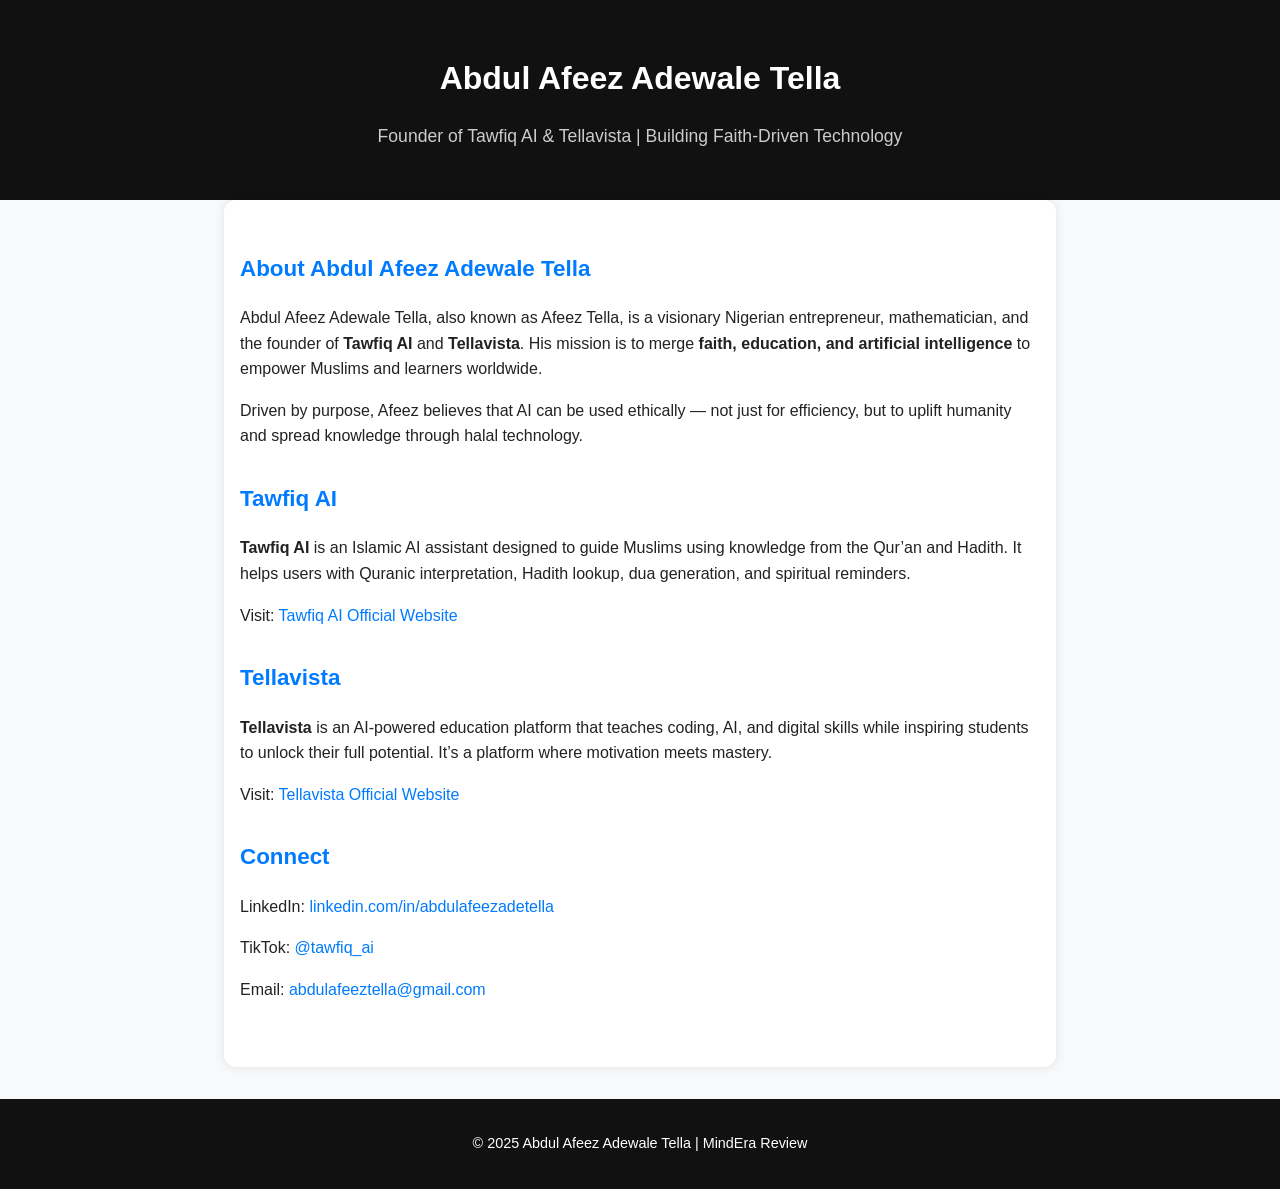
==== index.html @ 3b7a5e4f "Create index.html" ====
<!DOCTYPE html>
<html lang="en">
<head>
  <meta charset="UTF-8">
  <meta name="viewport" content="width=device-width, initial-scale=1.0">
  <title>Abdul Afeez Adewale Tella – Founder of Tawfiq AI & Tellavista</title>
  <meta name="description" content="Official page of Abdul Afeez Adewale Tella – founder of Tawfiq AI and Tellavista. Discover his mission to merge faith, education, and AI for global impact.">
  <meta name="keywords" content="Abdul Afeez Tella, Afeez Tella, Abdul Afeez Adewale Tella, Tellavista, Tawfiq AI, Islamic AI, Education AI, Nigerian Tech Founder, Muslim AI, AI for Humanity">
  <meta name="author" content="Abdul Afeez Adewale Tella">

  <!-- ✅ Google Site Verification -->
  <meta name="google-site-verification" content="google76268f26b118dad1" />

  <!-- ✅ Open Graph -->
  <meta property="og:title" content="Abdul Afeez Adewale Tella – Founder of Tawfiq AI & Tellavista">
  <meta property="og:description" content="Building the future of Islamic and educational AI – Tawfiq AI and Tellavista.">
  <meta property="og:image" content="https://abdulafeez12.github.io/tawfiqai.github.io/Tawfiqai%20LOGO.jpg">
  <meta property="og:url" content="https://onlylegitsource.github.io/MindEra-Review/">
  <meta property="og:type" content="profile">
  <meta property="og:site_name" content="MindEra Review">

  <!-- ✅ Twitter Card -->
  <meta name="twitter:card" content="summary_large_image">
  <meta name="twitter:title" content="Abdul Afeez Adewale Tella – Founder of Tawfiq AI & Tellavista">
  <meta name="twitter:description" content="Official profile of Afeez Tella, the visionary behind Tawfiq AI and Tellavista.">
  <meta name="twitter:image" content="https://abdulafeez12.github.io/tawfiqai.github.io/Tawfiqai%20LOGO.jpg">

  <!-- ✅ JSON-LD Schema -->
  <script type="application/ld+json">
  {
    "@context": "https://schema.org",
    "@type": "Person",
    "name": "Abdul Afeez Adewale Tella",
    "alternateName": ["Afeez Tella", "Abdul Afeez Tella", "Afeez Adewale Tella"],
    "jobTitle": "Founder & Visionary",
    "url": "https://onlylegitsource.github.io/MindEra-Review/",
    "sameAs": [
      "https://www.linkedin.com/in/abdulafeezadetella",
      "https://www.tiktok.com/@tawfiq_ai",
      "https://github.com/onlylegitsource",
      "https://onlylegitsource.github.io/Tellavista/",
      "https://onlylegitsource.github.io/MuslimTech-Review/"
    ],
    "image": "https://abdulafeez12.github.io/tawfiqai.github.io/Tawfiqai%20LOGO.jpg",
    "description": "Abdul Afeez Adewale Tella is a Nigerian entrepreneur and founder of Tawfiq AI and Tellavista, building AI systems that blend Islamic ethics, education, and innovation."
  }
  </script>

  <style>
    body {
      font-family: 'Poppins', sans-serif;
      margin: 0;
      padding: 0;
      background: #f8f9fa;
      color: #222;
      line-height: 1.6;
    }
    header {
      background: #111;
      color: white;
      text-align: center;
      padding: 2rem 1rem;
    }
    header h1 {
      font-size: 2rem;
      margin-bottom: 0.3rem;
    }
    header p {
      font-size: 1.1rem;
      color: #ccc;
    }
    main {
      padding: 2rem 1rem;
      max-width: 800px;
      margin: auto;
      background: white;
      box-shadow: 0 0 10px rgba(0,0,0,0.1);
      border-radius: 12px;
    }
    section {
      margin-bottom: 2rem;
    }
    h2 {
      color: #007bff;
      font-size: 1.4rem;
    }
    a {
      color: #007bff;
      text-decoration: none;
    }
    a:hover {
      text-decoration: underline;
    }
    footer {
      text-align: center;
      background: #111;
      color: white;
      padding: 1.2rem;
      margin-top: 2rem;
      font-size: 0.9rem;
    }
    @media (max-width: 600px) {
      header h1 {
        font-size: 1.6rem;
      }
      main {
        padding: 1rem;
      }
    }
  </style>
</head>
<body>

  <header>
    <h1>Abdul Afeez Adewale Tella</h1>
    <p>Founder of Tawfiq AI & Tellavista | Building Faith-Driven Technology</p>
  </header>

  <main>
    <section>
      <h2>About Abdul Afeez Adewale Tella</h2>
      <p>Abdul Afeez Adewale Tella, also known as Afeez Tella, is a visionary Nigerian entrepreneur, mathematician, and the founder of <strong>Tawfiq AI</strong> and <strong>Tellavista</strong>. His mission is to merge <strong>faith, education, and artificial intelligence</strong> to empower Muslims and learners worldwide.</p>
      <p>Driven by purpose, Afeez believes that AI can be used ethically — not just for efficiency, but to uplift humanity and spread knowledge through halal technology.</p>
    </section>

    <section>
      <h2>Tawfiq AI</h2>
      <p><strong>Tawfiq AI</strong> is an Islamic AI assistant designed to guide Muslims using knowledge from the Qur’an and Hadith. It helps users with Quranic interpretation, Hadith lookup, dua generation, and spiritual reminders.</p>
      <p>Visit: <a href="https://abdulafeez12.github.io/tawfiqai.github.io/" target="_blank">Tawfiq AI Official Website</a></p>
    </section>

    <section>
      <h2>Tellavista</h2>
      <p><strong>Tellavista</strong> is an AI-powered education platform that teaches coding, AI, and digital skills while inspiring students to unlock their full potential. It’s a platform where motivation meets mastery.</p>
      <p>Visit: <a href="https://onlylegitsource.github.io/Tellavista/" target="_blank">Tellavista Official Website</a></p>
    </section>

    <section>
      <h2>Connect</h2>
      <p>LinkedIn: <a href="https://www.linkedin.com/in/abdulafeezadetella" target="_blank">linkedin.com/in/abdulafeezadetella</a></p>
      <p>TikTok: <a href="https://www.tiktok.com/@tawfiq_ai" target="_blank">@tawfiq_ai</a></p>
      <p>Email: <a href="mailto:abdulafeeztella@gmail.com">abdulafeeztella@gmail.com</a></p>
    </section>
  </main>

  <footer>
    <p>&copy; 2025 Abdul Afeez Adewale Tella | MindEra Review</p>
  </footer>

</body>
</html>
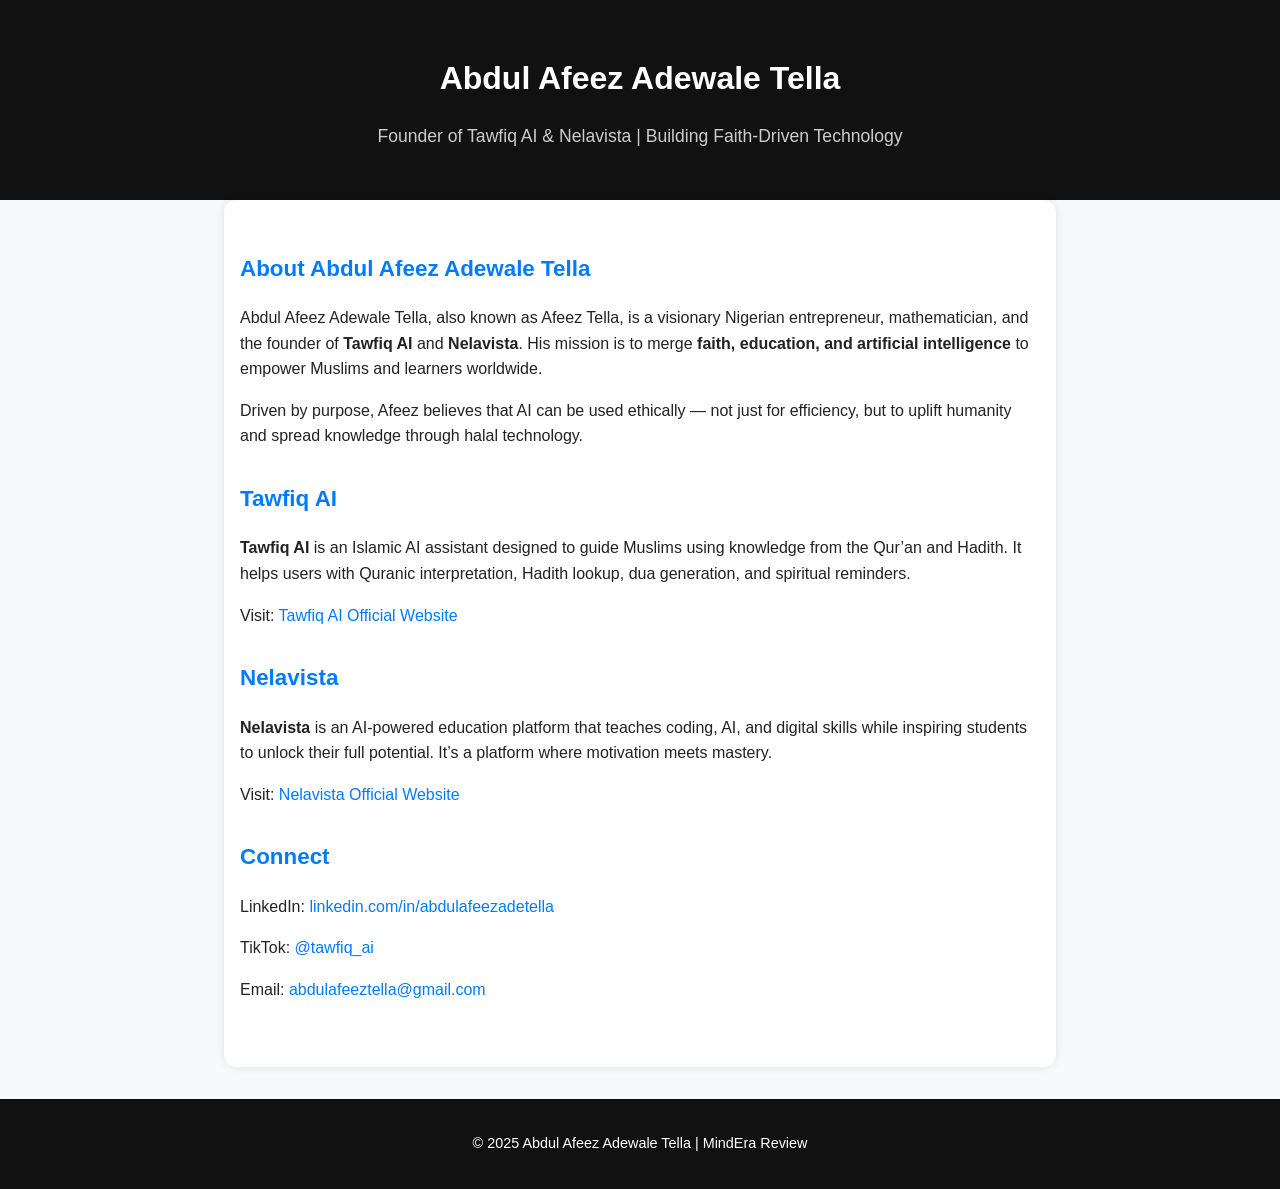
==== commit bf04812f: "Update index.html" ====
--- a/index.html
+++ b/index.html
@@ -3,17 +3,17 @@
 <head>
   <meta charset="UTF-8">
   <meta name="viewport" content="width=device-width, initial-scale=1.0">
-  <title>Abdul Afeez Adewale Tella – Founder of Tawfiq AI & Tellavista</title>
-  <meta name="description" content="Official page of Abdul Afeez Adewale Tella – founder of Tawfiq AI and Tellavista. Discover his mission to merge faith, education, and AI for global impact.">
-  <meta name="keywords" content="Abdul Afeez Tella, Afeez Tella, Abdul Afeez Adewale Tella, Tellavista, Tawfiq AI, Islamic AI, Education AI, Nigerian Tech Founder, Muslim AI, AI for Humanity">
+  <title>Abdul Afeez Adewale Tella – Founder of Tawfiq AI & Nelavista</title>
+  <meta name="description" content="Official page of Abdul Afeez Adewale Tella – founder of Tawfiq AI and Nelavista. Discover his mission to merge faith, education, and AI for global impact.">
+  <meta name="keywords" content="Abdul Afeez Tella, Afeez Tella, Abdul Afeez Adewale Tella, Nelavista, Tawfiq AI, Islamic AI, Education AI, Nigerian Tech Founder, Muslim AI, AI for Humanity">
   <meta name="author" content="Abdul Afeez Adewale Tella">
 
   <!-- ✅ Google Site Verification -->
   <meta name="google-site-verification" content="google76268f26b118dad1" />
 
   <!-- ✅ Open Graph -->
-  <meta property="og:title" content="Abdul Afeez Adewale Tella – Founder of Tawfiq AI & Tellavista">
-  <meta property="og:description" content="Building the future of Islamic and educational AI – Tawfiq AI and Tellavista.">
+  <meta property="og:title" content="Abdul Afeez Adewale Tella – Founder of Tawfiq AI & Nelavista">
+  <meta property="og:description" content="Building the future of Islamic and educational AI – Tawfiq AI and Nelavista.">
   <meta property="og:image" content="https://abdulafeez12.github.io/tawfiqai.github.io/Tawfiqai%20LOGO.jpg">
   <meta property="og:url" content="https://onlylegitsource.github.io/MindEra-Review/">
   <meta property="og:type" content="profile">
@@ -21,8 +21,8 @@
 
   <!-- ✅ Twitter Card -->
   <meta name="twitter:card" content="summary_large_image">
-  <meta name="twitter:title" content="Abdul Afeez Adewale Tella – Founder of Tawfiq AI & Tellavista">
-  <meta name="twitter:description" content="Official profile of Afeez Tella, the visionary behind Tawfiq AI and Tellavista.">
+  <meta name="twitter:title" content="Abdul Afeez Adewale Tella – Founder of Tawfiq AI & Nelavista">
+  <meta name="twitter:description" content="Official profile of Afeez Tella, the visionary behind Tawfiq AI and Nelavista.">
   <meta name="twitter:image" content="https://abdulafeez12.github.io/tawfiqai.github.io/Tawfiqai%20LOGO.jpg">
 
   <!-- ✅ JSON-LD Schema -->
@@ -38,11 +38,11 @@
       "https://www.linkedin.com/in/abdulafeezadetella",
       "https://www.tiktok.com/@tawfiq_ai",
       "https://github.com/onlylegitsource",
-      "https://onlylegitsource.github.io/Tellavista/",
+      "https://onlylegitsource.github.io/Nelavista/",
       "https://onlylegitsource.github.io/MuslimTech-Review/"
     ],
     "image": "https://abdulafeez12.github.io/tawfiqai.github.io/Tawfiqai%20LOGO.jpg",
-    "description": "Abdul Afeez Adewale Tella is a Nigerian entrepreneur and founder of Tawfiq AI and Tellavista, building AI systems that blend Islamic ethics, education, and innovation."
+    "description": "Abdul Afeez Adewale Tella is a Nigerian entrepreneur and founder of Tawfiq AI and Nelavista, building AI systems that blend Islamic ethics, education, and innovation."
   }
   </script>
 
@@ -113,13 +113,13 @@
 
   <header>
     <h1>Abdul Afeez Adewale Tella</h1>
-    <p>Founder of Tawfiq AI & Tellavista | Building Faith-Driven Technology</p>
+    <p>Founder of Tawfiq AI & Nelavista | Building Faith-Driven Technology</p>
   </header>
 
   <main>
     <section>
       <h2>About Abdul Afeez Adewale Tella</h2>
-      <p>Abdul Afeez Adewale Tella, also known as Afeez Tella, is a visionary Nigerian entrepreneur, mathematician, and the founder of <strong>Tawfiq AI</strong> and <strong>Tellavista</strong>. His mission is to merge <strong>faith, education, and artificial intelligence</strong> to empower Muslims and learners worldwide.</p>
+      <p>Abdul Afeez Adewale Tella, also known as Afeez Tella, is a visionary Nigerian entrepreneur, mathematician, and the founder of <strong>Tawfiq AI</strong> and <strong>Nelavista</strong>. His mission is to merge <strong>faith, education, and artificial intelligence</strong> to empower Muslims and learners worldwide.</p>
       <p>Driven by purpose, Afeez believes that AI can be used ethically — not just for efficiency, but to uplift humanity and spread knowledge through halal technology.</p>
     </section>
 
@@ -130,9 +130,9 @@
     </section>
 
     <section>
-      <h2>Tellavista</h2>
-      <p><strong>Tellavista</strong> is an AI-powered education platform that teaches coding, AI, and digital skills while inspiring students to unlock their full potential. It’s a platform where motivation meets mastery.</p>
-      <p>Visit: <a href="https://onlylegitsource.github.io/Tellavista/" target="_blank">Tellavista Official Website</a></p>
+      <h2>Nelavista</h2>
+      <p><strong>Nelavista</strong> is an AI-powered education platform that teaches coding, AI, and digital skills while inspiring students to unlock their full potential. It’s a platform where motivation meets mastery.</p>
+      <p>Visit: <a href="https://onlylegitsource.github.io/Nelavista/" target="_blank">Nelavista Official Website</a></p>
     </section>
 
     <section>
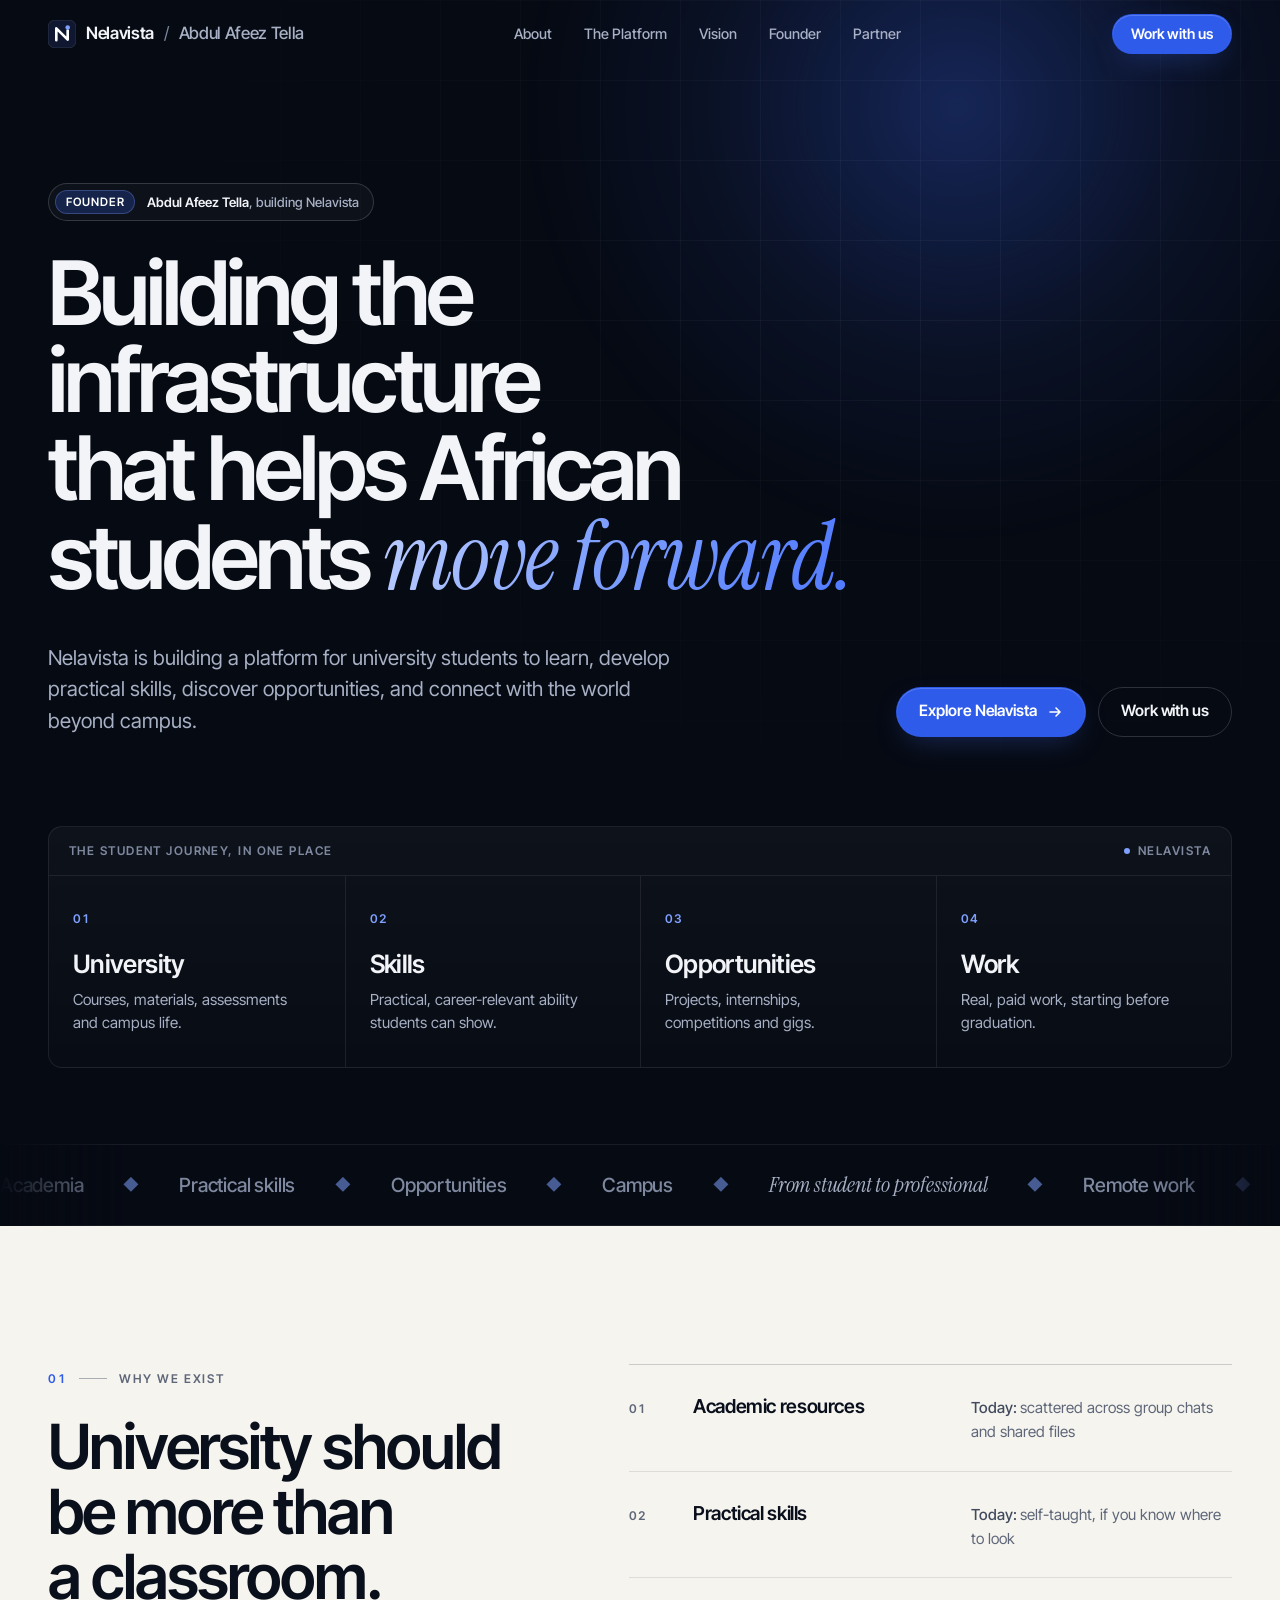
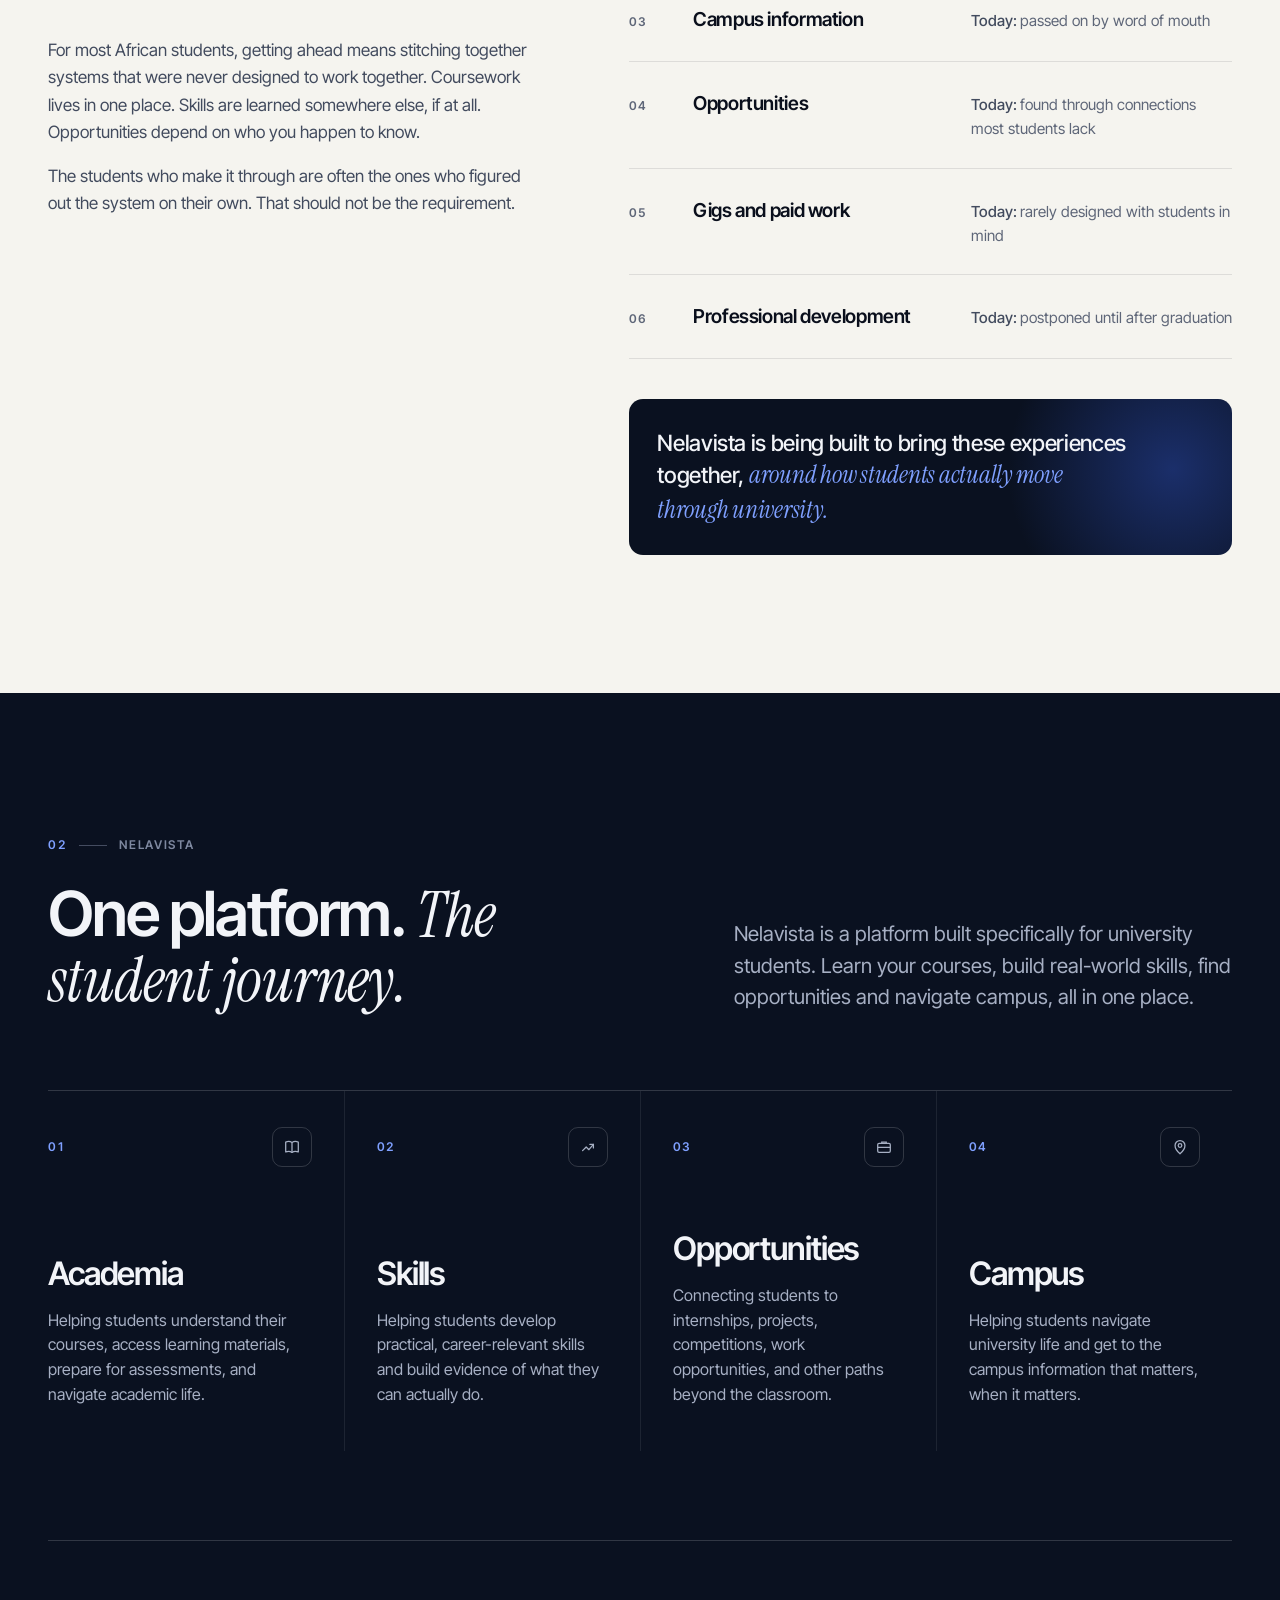
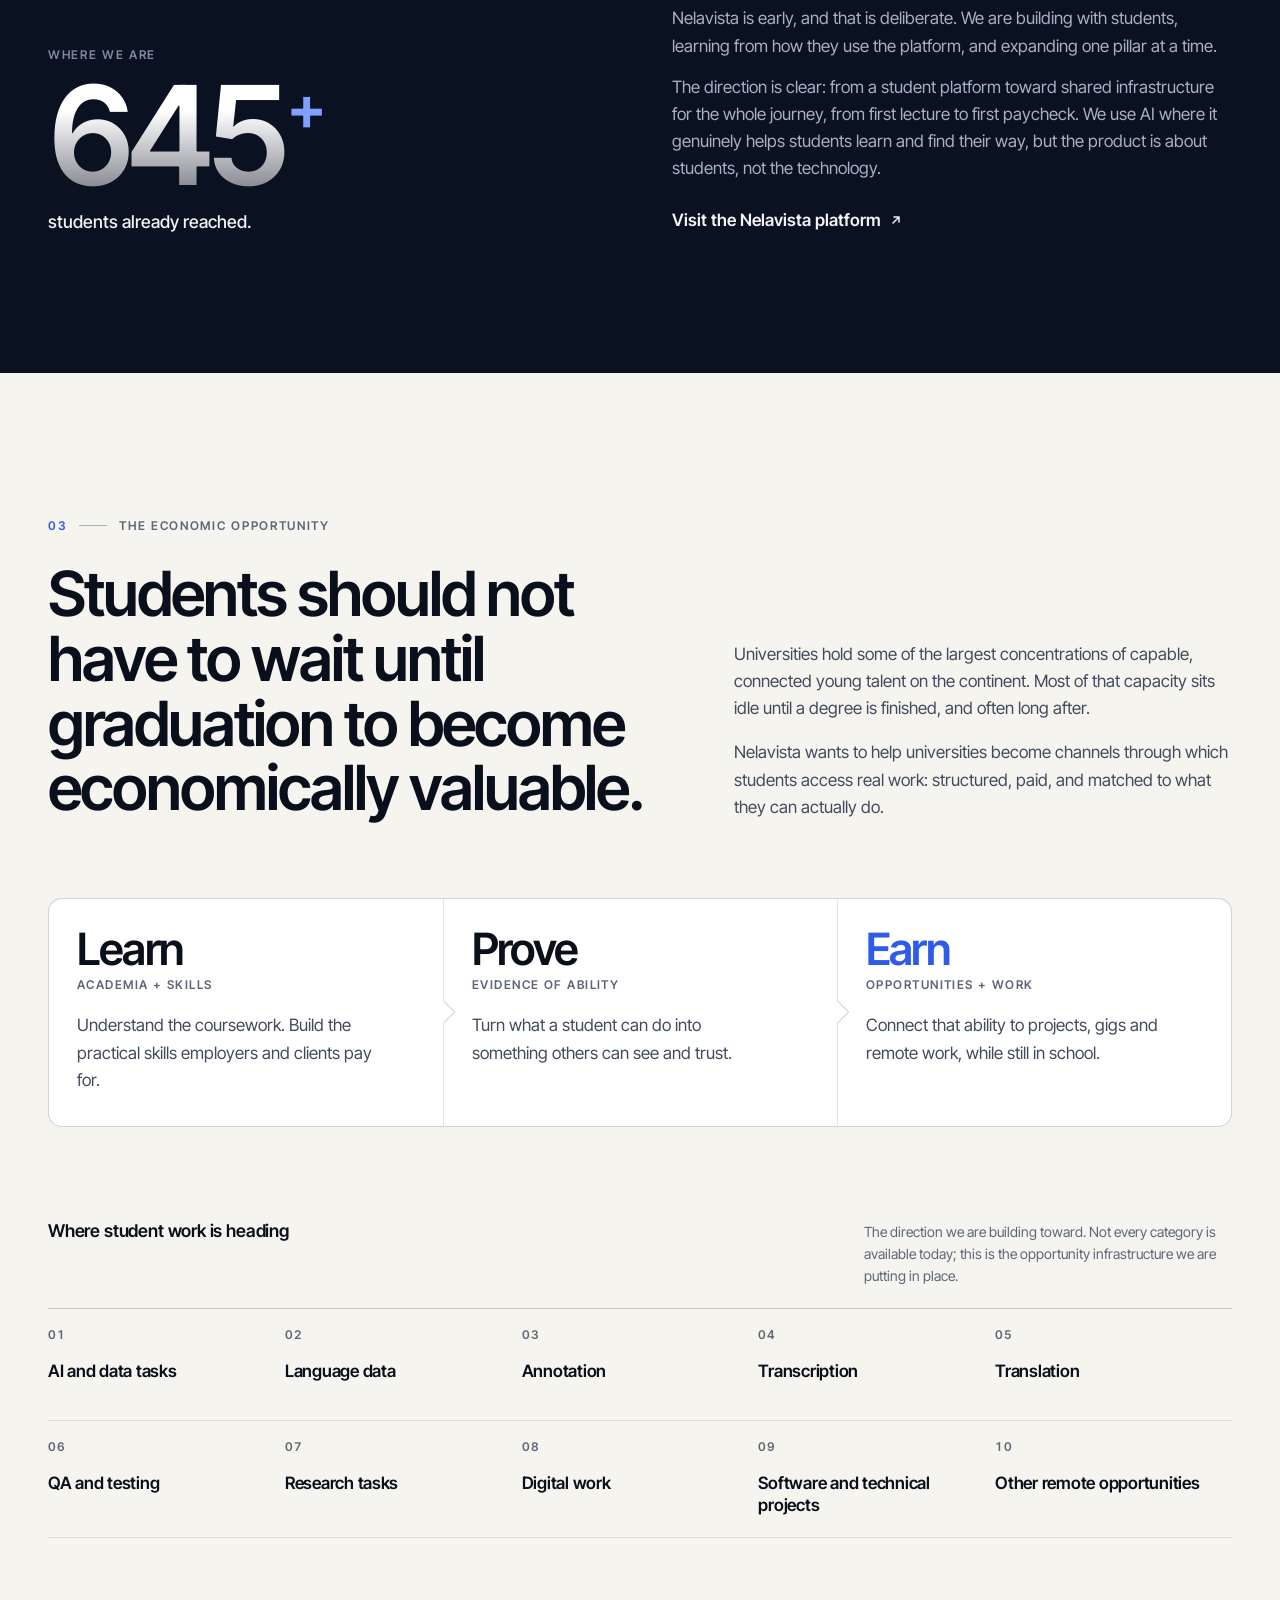
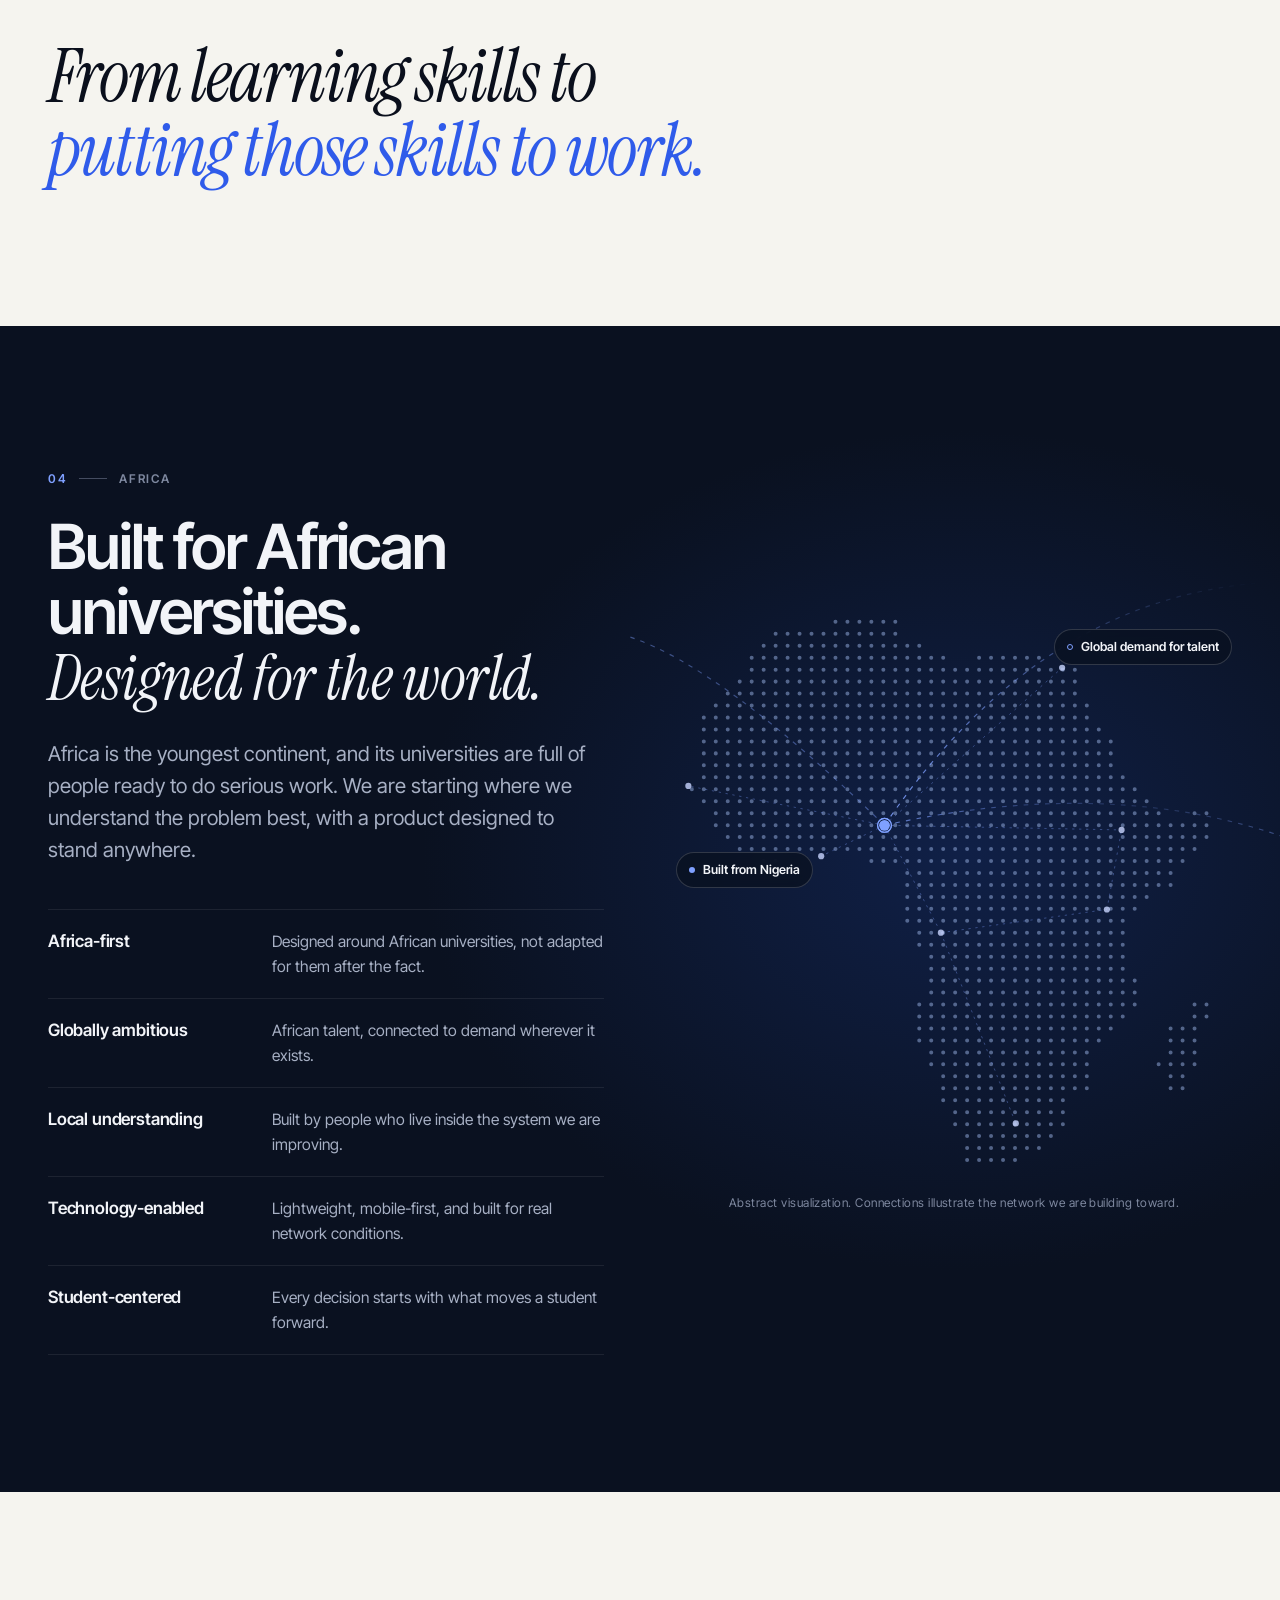
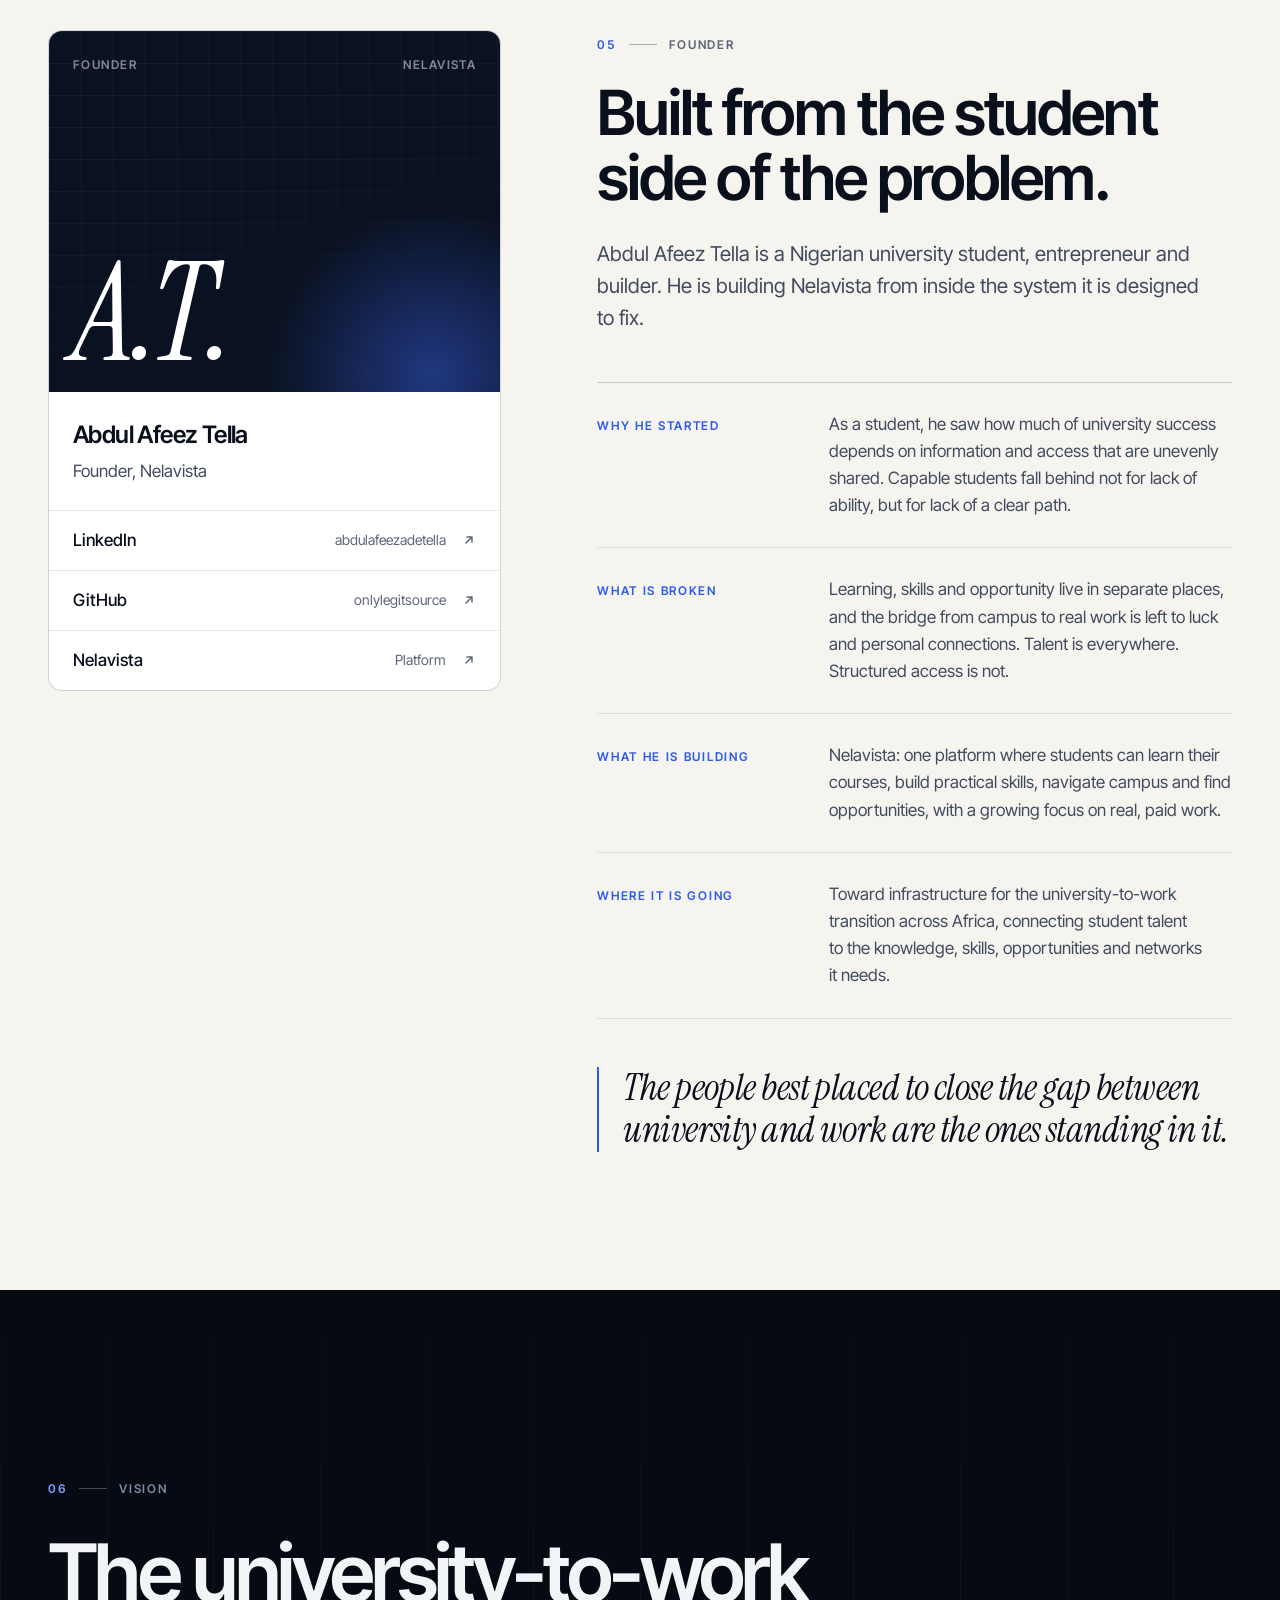
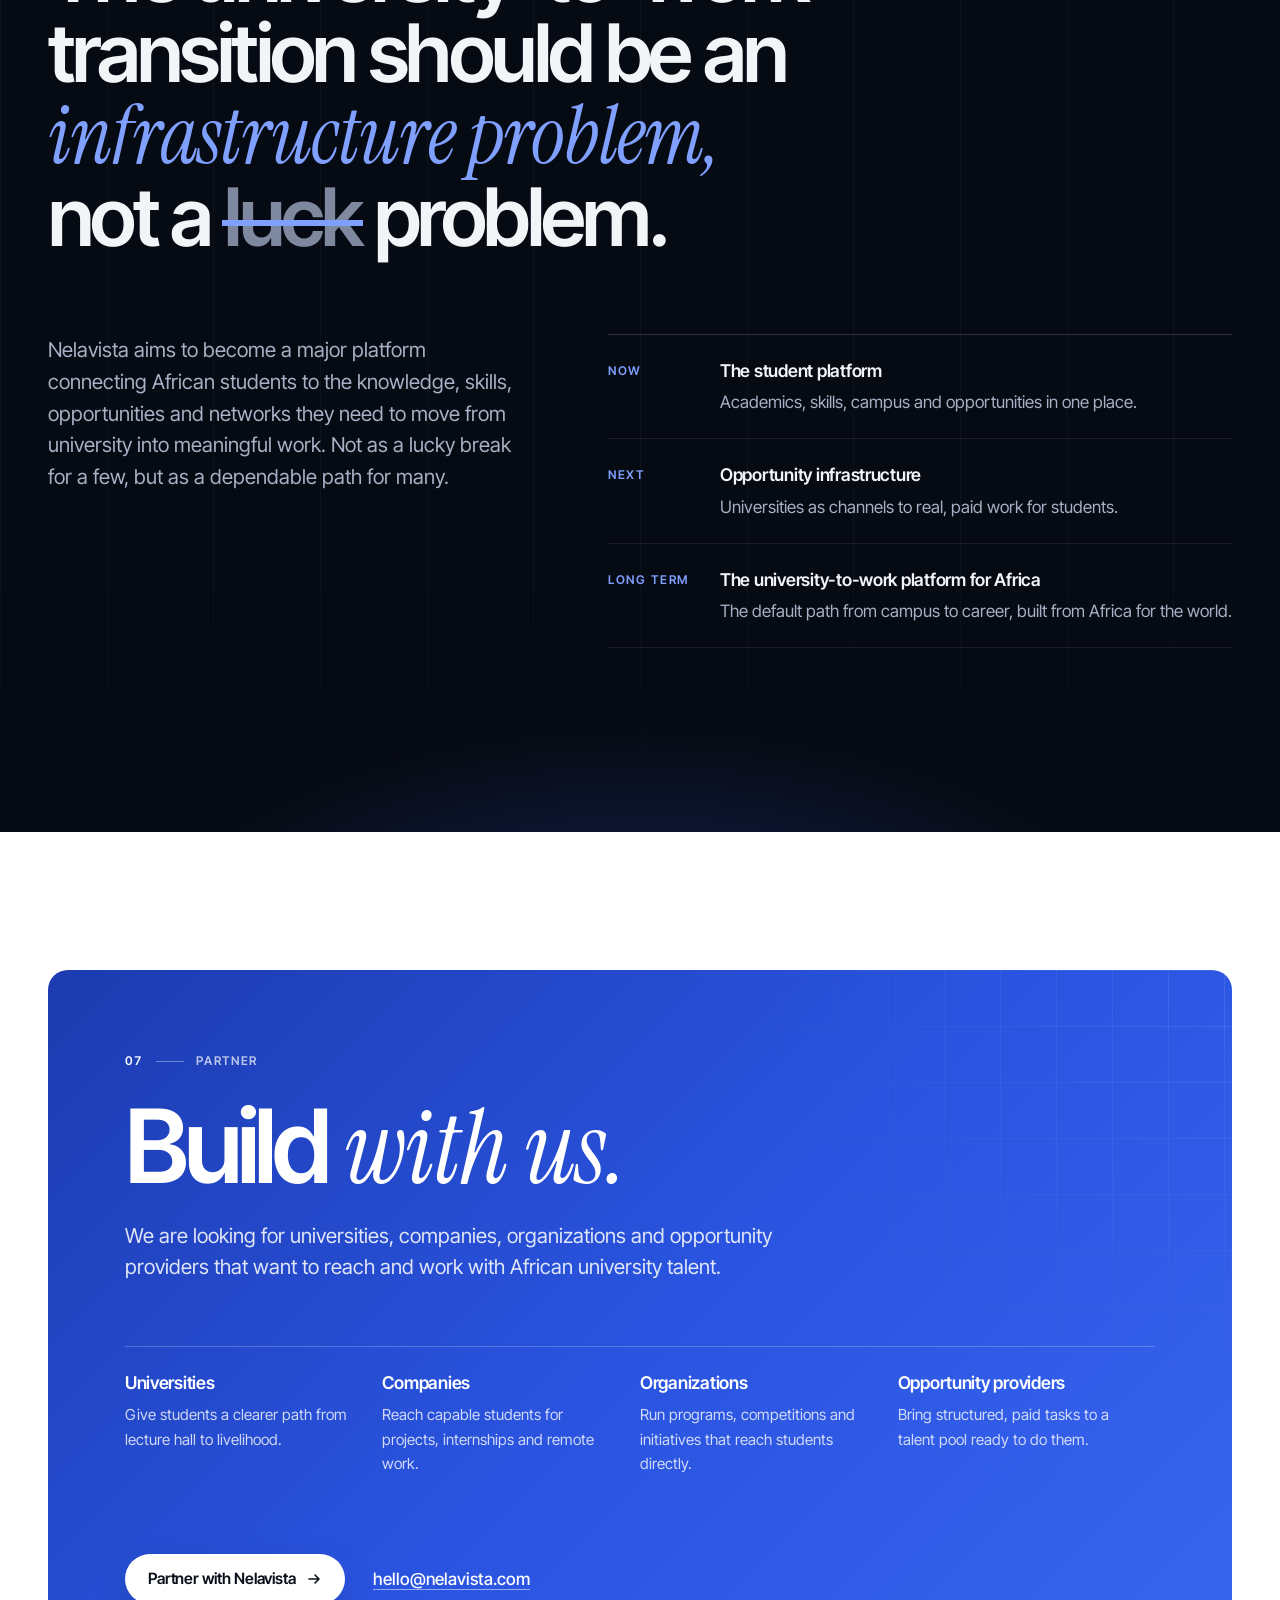
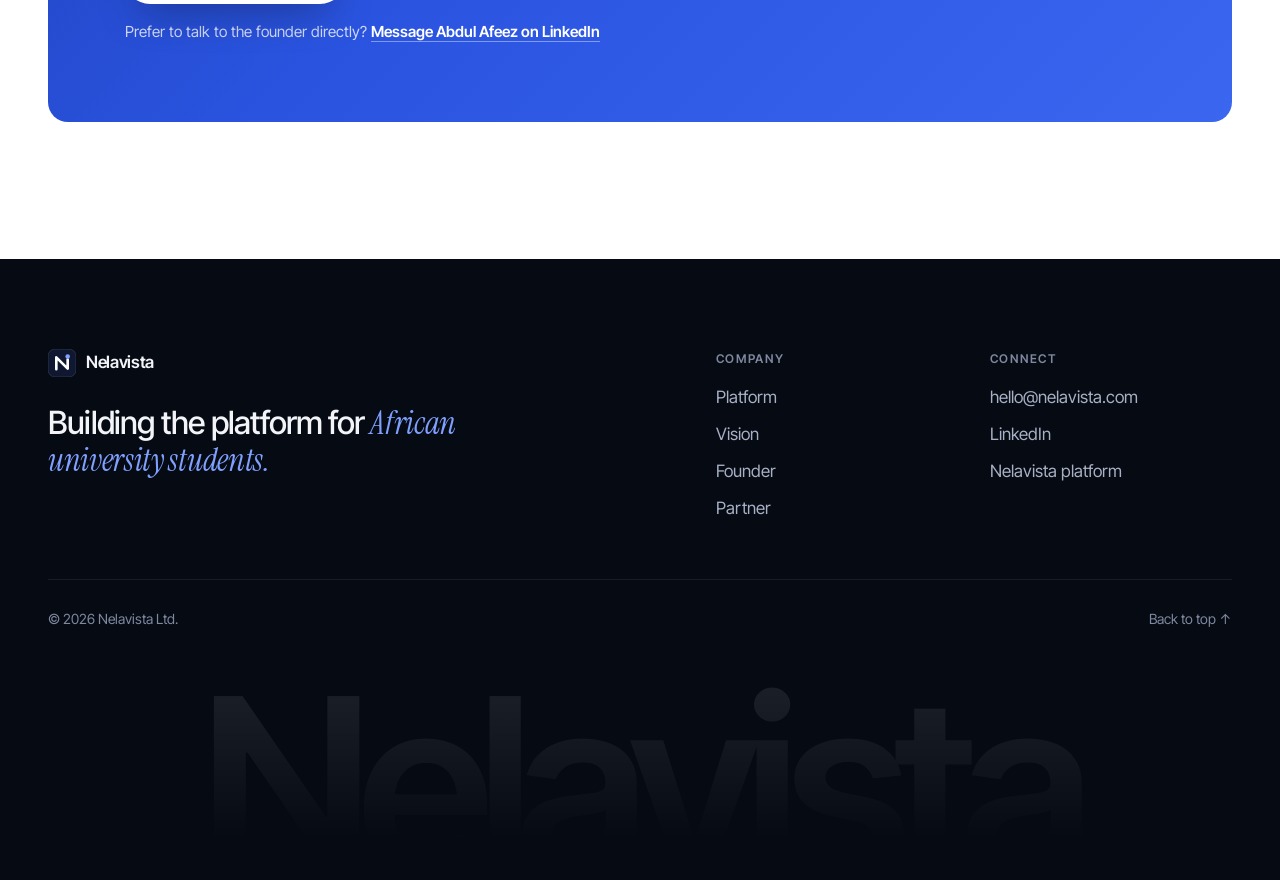
==== commit e61238f3: "Rebuild site as founder/company site for Nelavista Replace the old single-page profile with a new si" ====
--- a/index.html
+++ b/index.html
@@ -1,151 +1,561 @@
 <!DOCTYPE html>
-<html lang="en">
+<html lang="en" class="no-js">
 <head>
-  <meta charset="UTF-8">
-  <meta name="viewport" content="width=device-width, initial-scale=1.0">
-  <title>Abdul Afeez Adewale Tella – Founder of Tawfiq AI & Nelavista</title>
-  <meta name="description" content="Official page of Abdul Afeez Adewale Tella – founder of Tawfiq AI and Nelavista. Discover his mission to merge faith, education, and AI for global impact.">
-  <meta name="keywords" content="Abdul Afeez Tella, Afeez Tella, Abdul Afeez Adewale Tella, Nelavista, Tawfiq AI, Islamic AI, Education AI, Nigerian Tech Founder, Muslim AI, AI for Humanity">
-  <meta name="author" content="Abdul Afeez Adewale Tella">
-
-  <!-- ✅ Google Site Verification -->
-  <meta name="google-site-verification" content="google76268f26b118dad1" />
-
-  <!-- ✅ Open Graph -->
-  <meta property="og:title" content="Abdul Afeez Adewale Tella – Founder of Tawfiq AI & Nelavista">
-  <meta property="og:description" content="Building the future of Islamic and educational AI – Tawfiq AI and Nelavista.">
-  <meta property="og:image" content="https://abdulafeez12.github.io/tawfiqai.github.io/Tawfiqai%20LOGO.jpg">
+  <meta charset="utf-8">
+  <meta name="viewport" content="width=device-width, initial-scale=1, viewport-fit=cover">
+  <title>Abdul Afeez Tella | Founder of Nelavista</title>
+  <meta name="description" content="Abdul Afeez Tella is the founder of Nelavista, building technology for African university students across academics, practical skills, opportunities, and the transition from university to work.">
+  <meta name="author" content="Abdul Afeez Tella">
+  <meta name="robots" content="index, follow, max-image-preview:large">
+  <link rel="canonical" href="https://onlylegitsource.github.io/MindEra-Review/">
+  <meta name="theme-color" content="#060A13">
+  <meta name="color-scheme" content="dark light">
+
+  <!-- Open Graph -->
+  <meta property="og:type" content="website">
+  <meta property="og:site_name" content="Abdul Afeez Tella · Nelavista">
+  <meta property="og:title" content="Abdul Afeez Tella | Founder of Nelavista">
+  <meta property="og:description" content="Building the platform for African university students: academics, practical skills, opportunities, and the move from university to work.">
   <meta property="og:url" content="https://onlylegitsource.github.io/MindEra-Review/">
-  <meta property="og:type" content="profile">
-  <meta property="og:site_name" content="MindEra Review">
-
-  <!-- ✅ Twitter Card -->
+  <meta property="og:image" content="https://onlylegitsource.github.io/MindEra-Review/assets/og-image.png">
+  <meta property="og:image:width" content="1200">
+  <meta property="og:image:height" content="630">
+  <meta property="og:image:alt" content="Abdul Afeez Tella, Founder of Nelavista. The platform for African university students.">
+  <meta property="og:locale" content="en_US">
+
+  <!-- Twitter / X -->
   <meta name="twitter:card" content="summary_large_image">
-  <meta name="twitter:title" content="Abdul Afeez Adewale Tella – Founder of Tawfiq AI & Nelavista">
-  <meta name="twitter:description" content="Official profile of Afeez Tella, the visionary behind Tawfiq AI and Nelavista.">
-  <meta name="twitter:image" content="https://abdulafeez12.github.io/tawfiqai.github.io/Tawfiqai%20LOGO.jpg">
-
-  <!-- ✅ JSON-LD Schema -->
+  <meta name="twitter:title" content="Abdul Afeez Tella | Founder of Nelavista">
+  <meta name="twitter:description" content="Building the platform for African university students: academics, practical skills, opportunities, and the move from university to work.">
+  <meta name="twitter:image" content="https://onlylegitsource.github.io/MindEra-Review/assets/og-image.png">
+  <meta name="twitter:image:alt" content="Abdul Afeez Tella, Founder of Nelavista. The platform for African university students.">
+
+  <link rel="icon" href="assets/favicon.svg" type="image/svg+xml">
+  <link rel="icon" href="assets/favicon-32.png" sizes="32x32" type="image/png">
+  <link rel="apple-touch-icon" href="assets/apple-touch-icon.png">
+
+  <link rel="preconnect" href="https://fonts.googleapis.com">
+  <link rel="preconnect" href="https://fonts.gstatic.com" crossorigin>
+  <link rel="stylesheet" href="https://fonts.googleapis.com/css2?family=Instrument+Serif:ital@1&family=Inter+Tight:wght@400;500;600&display=swap">
+  <link rel="stylesheet" href="assets/styles.css">
+  <script>document.documentElement.classList.replace('no-js', 'js');</script>
+  <script src="assets/main.js" defer></script>
+
   <script type="application/ld+json">
   {
     "@context": "https://schema.org",
-    "@type": "Person",
-    "name": "Abdul Afeez Adewale Tella",
-    "alternateName": ["Afeez Tella", "Abdul Afeez Tella", "Afeez Adewale Tella"],
-    "jobTitle": "Founder & Visionary",
-    "url": "https://onlylegitsource.github.io/MindEra-Review/",
-    "sameAs": [
-      "https://www.linkedin.com/in/abdulafeezadetella",
-      "https://www.tiktok.com/@tawfiq_ai",
-      "https://github.com/onlylegitsource",
-      "https://onlylegitsource.github.io/Nelavista/",
-      "https://onlylegitsource.github.io/MuslimTech-Review/"
-    ],
-    "image": "https://abdulafeez12.github.io/tawfiqai.github.io/Tawfiqai%20LOGO.jpg",
-    "description": "Abdul Afeez Adewale Tella is a Nigerian entrepreneur and founder of Tawfiq AI and Nelavista, building AI systems that blend Islamic ethics, education, and innovation."
+    "@graph": [
+      {
+        "@type": "Person",
+        "@id": "https://onlylegitsource.github.io/MindEra-Review/#person",
+        "name": "Abdul Afeez Tella",
+        "alternateName": ["Abdul Afeez Adewale Tella", "Afeez Tella"],
+        "jobTitle": "Founder",
+        "description": "Nigerian university student, entrepreneur, and founder of Nelavista, a platform built for African university students.",
+        "url": "https://onlylegitsource.github.io/MindEra-Review/",
+        "nationality": { "@type": "Country", "name": "Nigeria" },
+        "worksFor": { "@id": "https://onlylegitsource.github.io/MindEra-Review/#organization" },
+        "founder": { "@id": "https://onlylegitsource.github.io/MindEra-Review/#organization" },
+        "knowsAbout": ["Higher education", "Student skills development", "University-to-work transition", "Remote work", "Education technology"],
+        "sameAs": [
+          "https://www.linkedin.com/in/abdulafeezadetella",
+          "https://github.com/onlylegitsource"
+        ]
+      },
+      {
+        "@type": "Organization",
+        "@id": "https://onlylegitsource.github.io/MindEra-Review/#organization",
+        "name": "Nelavista",
+        "legalName": "Nelavista Ltd",
+        "url": "https://tellavista.onrender.com/",
+        "logo": "https://onlylegitsource.github.io/MindEra-Review/assets/apple-touch-icon.png",
+        "description": "Nelavista is a platform built for African university students, helping them with academics, practical skills, and access to gigs and opportunities while they are in school.",
+        "email": "hello@nelavista.com",
+        "founder": { "@id": "https://onlylegitsource.github.io/MindEra-Review/#person" },
+        "areaServed": { "@type": "Place", "name": "Africa" },
+        "contactPoint": {
+          "@type": "ContactPoint",
+          "contactType": "partnerships",
+          "email": "hello@nelavista.com"
+        }
+      },
+      {
+        "@type": "WebSite",
+        "@id": "https://onlylegitsource.github.io/MindEra-Review/#website",
+        "url": "https://onlylegitsource.github.io/MindEra-Review/",
+        "name": "Abdul Afeez Tella · Nelavista",
+        "inLanguage": "en",
+        "publisher": { "@id": "https://onlylegitsource.github.io/MindEra-Review/#organization" },
+        "about": { "@id": "https://onlylegitsource.github.io/MindEra-Review/#person" }
+      }
+    ]
   }
   </script>
-
-  <style>
-    body {
-      font-family: 'Poppins', sans-serif;
-      margin: 0;
-      padding: 0;
-      background: #f8f9fa;
-      color: #222;
-      line-height: 1.6;
-    }
-    header {
-      background: #111;
-      color: white;
-      text-align: center;
-      padding: 2rem 1rem;
-    }
-    header h1 {
-      font-size: 2rem;
-      margin-bottom: 0.3rem;
-    }
-    header p {
-      font-size: 1.1rem;
-      color: #ccc;
-    }
-    main {
-      padding: 2rem 1rem;
-      max-width: 800px;
-      margin: auto;
-      background: white;
-      box-shadow: 0 0 10px rgba(0,0,0,0.1);
-      border-radius: 12px;
-    }
-    section {
-      margin-bottom: 2rem;
-    }
-    h2 {
-      color: #007bff;
-      font-size: 1.4rem;
-    }
-    a {
-      color: #007bff;
-      text-decoration: none;
-    }
-    a:hover {
-      text-decoration: underline;
-    }
-    footer {
-      text-align: center;
-      background: #111;
-      color: white;
-      padding: 1.2rem;
-      margin-top: 2rem;
-      font-size: 0.9rem;
-    }
-    @media (max-width: 600px) {
-      header h1 {
-        font-size: 1.6rem;
-      }
-      main {
-        padding: 1rem;
-      }
-    }
-  </style>
 </head>
 <body>
-
-  <header>
-    <h1>Abdul Afeez Adewale Tella</h1>
-    <p>Founder of Tawfiq AI & Nelavista | Building Faith-Driven Technology</p>
+  <a class="skip-link" href="#main">Skip to content</a>
+
+  <!-- ================================================================ HEADER -->
+  <header class="site-header" id="top">
+    <div class="container site-header__inner">
+      <a class="brand" href="#top" aria-label="Nelavista, Abdul Afeez Tella. Back to top">
+        <svg class="brand__mark" viewBox="0 0 32 32" aria-hidden="true"><rect width="32" height="32" rx="8" fill="#0F1830" stroke="rgba(255,255,255,.14)"/><path d="M9.5 23V9.5L22.5 22.5V12" fill="none" stroke="#fff" stroke-width="3" stroke-linecap="round" stroke-linejoin="round"/><circle cx="22.5" cy="8.6" r="2.6" fill="#7FA0FF"/></svg>
+        <span>Nelavista</span>
+        <span class="brand__sep" aria-hidden="true">/</span>
+        <span class="brand__person">Abdul Afeez Tella</span>
+      </a>
+
+      <nav class="nav" aria-label="Primary">
+        <ul class="nav__list" role="list">
+          <li><a class="nav__link" href="#why">About</a></li>
+          <li><a class="nav__link" href="#platform">The Platform</a></li>
+          <li><a class="nav__link" href="#vision">Vision</a></li>
+          <li><a class="nav__link" href="#founder">Founder</a></li>
+          <li><a class="nav__link" href="#partner">Partner</a></li>
+        </ul>
+      </nav>
+
+      <a class="btn btn--primary header-cta" href="#partner">Work with us</a>
+
+      <button class="menu-toggle" type="button" aria-expanded="false" aria-controls="mobile-menu">
+        <span class="menu-toggle__label">Menu</span>
+        <span class="menu-toggle__icon" aria-hidden="true"></span>
+      </button>
+    </div>
   </header>
 
-  <main>
-    <section>
-      <h2>About Abdul Afeez Adewale Tella</h2>
-      <p>Abdul Afeez Adewale Tella, also known as Afeez Tella, is a visionary Nigerian entrepreneur, mathematician, and the founder of <strong>Tawfiq AI</strong> and <strong>Nelavista</strong>. His mission is to merge <strong>faith, education, and artificial intelligence</strong> to empower Muslims and learners worldwide.</p>
-      <p>Driven by purpose, Afeez believes that AI can be used ethically — not just for efficiency, but to uplift humanity and spread knowledge through halal technology.</p>
-    </section>
-
-    <section>
-      <h2>Tawfiq AI</h2>
-      <p><strong>Tawfiq AI</strong> is an Islamic AI assistant designed to guide Muslims using knowledge from the Qur’an and Hadith. It helps users with Quranic interpretation, Hadith lookup, dua generation, and spiritual reminders.</p>
-      <p>Visit: <a href="https://abdulafeez12.github.io/tawfiqai.github.io/" target="_blank">Tawfiq AI Official Website</a></p>
-    </section>
-
-    <section>
-      <h2>Nelavista</h2>
-      <p><strong>Nelavista</strong> is an AI-powered education platform that teaches coding, AI, and digital skills while inspiring students to unlock their full potential. It’s a platform where motivation meets mastery.</p>
-      <p>Visit: <a href="https://onlylegitsource.github.io/Nelavista/" target="_blank">Nelavista Official Website</a></p>
-    </section>
-
-    <section>
-      <h2>Connect</h2>
-      <p>LinkedIn: <a href="https://www.linkedin.com/in/abdulafeezadetella" target="_blank">linkedin.com/in/abdulafeezadetella</a></p>
-      <p>TikTok: <a href="https://www.tiktok.com/@tawfiq_ai" target="_blank">@tawfiq_ai</a></p>
-      <p>Email: <a href="mailto:abdulafeeztella@gmail.com">abdulafeeztella@gmail.com</a></p>
+  <div class="mobile-menu" id="mobile-menu" aria-label="Site menu" hidden>
+    <nav aria-label="Mobile">
+      <ul class="mobile-menu__list" role="list">
+        <li><a href="#why">About <span>01</span></a></li>
+        <li><a href="#platform">The Platform <span>02</span></a></li>
+        <li><a href="#vision">Vision <span>03</span></a></li>
+        <li><a href="#founder">Founder <span>04</span></a></li>
+        <li><a href="#partner">Partner <span>05</span></a></li>
+      </ul>
+    </nav>
+    <div class="mobile-menu__foot">
+      <a class="btn btn--primary" href="#partner">Work with us</a>
+      <p class="mobile-menu__meta"><a href="mailto:hello@nelavista.com">hello@nelavista.com</a></p>
+    </div>
+  </div>
+
+  <main id="main">
+
+    <!-- ================================================================ HERO -->
+    <section class="hero" aria-labelledby="hero-title">
+      <div class="hero__grid-bg" aria-hidden="true"></div>
+      <div class="hero__glow" aria-hidden="true"></div>
+
+      <div class="container">
+        <p class="hero__eyebrow" data-hero style="--d:.05s">
+          <span class="hero__eyebrow-tag">Founder</span>
+          <span><strong>Abdul Afeez Tella</strong>, building Nelavista</span>
+        </p>
+
+        <h1 class="hero__title" id="hero-title" data-hero style="--d:.12s">
+          Building the infrastructure that helps African students <span class="serif">move forward.</span>
+        </h1>
+
+        <div class="hero__row">
+          <p class="hero__sub" data-hero style="--d:.24s">
+            Nelavista is building a platform for university students to learn, develop practical skills, discover opportunities, and connect with the world beyond campus.
+          </p>
+          <div class="hero__ctas" data-hero style="--d:.32s">
+            <a class="btn btn--primary" href="#platform">
+              Explore Nelavista
+              <svg viewBox="0 0 16 16" fill="none" aria-hidden="true"><path d="M3 8h10M9 4l4 4-4 4" stroke="currentColor" stroke-width="1.6" stroke-linecap="round" stroke-linejoin="round"/></svg>
+            </a>
+            <a class="btn btn--ghost" href="#partner">Work with us</a>
+          </div>
+        </div>
+
+        <figure class="journey" data-hero style="--d:.44s" aria-labelledby="journey-caption">
+          <figcaption class="journey__head">
+            <span id="journey-caption">The student journey, in one place</span>
+            <span class="journey__live" aria-hidden="true">Nelavista</span>
+          </figcaption>
+          <ol class="journey__list" role="list">
+            <li class="stage">
+              <span class="stage__bar" aria-hidden="true"></span>
+              <span class="stage__num" aria-hidden="true">01</span>
+              <p class="stage__name">University</p>
+              <p class="stage__desc">Courses, materials, assessments and campus life.</p>
+            </li>
+            <li class="stage">
+              <span class="stage__bar" aria-hidden="true"></span>
+              <span class="stage__num" aria-hidden="true">02</span>
+              <p class="stage__name">Skills</p>
+              <p class="stage__desc">Practical, career-relevant ability students can show.</p>
+            </li>
+            <li class="stage">
+              <span class="stage__bar" aria-hidden="true"></span>
+              <span class="stage__num" aria-hidden="true">03</span>
+              <p class="stage__name">Opportunities</p>
+              <p class="stage__desc">Projects, internships, competitions and gigs.</p>
+            </li>
+            <li class="stage">
+              <span class="stage__bar" aria-hidden="true"></span>
+              <span class="stage__num" aria-hidden="true">04</span>
+              <p class="stage__name">Work</p>
+              <p class="stage__desc">Real, paid work, starting before graduation.</p>
+            </li>
+          </ol>
+        </figure>
+      </div>
+    </section>
+
+    <div class="marquee" aria-hidden="true">
+      <div class="marquee__track">
+        <div class="marquee__group">
+          <span>Academia</span><span>◆</span><span>Practical skills</span><span>◆</span><span>Opportunities</span><span>◆</span><span>Campus</span><span>◆</span><span><em>From student to professional</em></span><span>◆</span><span>Remote work</span><span>◆</span><span>Paid gigs</span><span>◆</span><span>Africa-first</span><span>◆</span>
+        </div>
+        <div class="marquee__group">
+          <span>Academia</span><span>◆</span><span>Practical skills</span><span>◆</span><span>Opportunities</span><span>◆</span><span>Campus</span><span>◆</span><span><em>From student to professional</em></span><span>◆</span><span>Remote work</span><span>◆</span><span>Paid gigs</span><span>◆</span><span>Africa-first</span><span>◆</span>
+        </div>
+      </div>
+    </div>
+
+    <!-- ================================================================ WHY -->
+    <section class="section surface-light why" id="why" aria-labelledby="why-title">
+      <div class="container why__layout">
+        <div class="why__intro" data-reveal>
+          <p class="eyebrow"><span class="eyebrow__num">01</span><span class="eyebrow__rule" aria-hidden="true"></span>Why we exist</p>
+          <h2 class="h2" id="why-title">University should be more than a classroom.</h2>
+          <div class="prose">
+            <p>For most African students, getting ahead means stitching together systems that were never designed to work together. Coursework lives in one place. Skills are learned somewhere else, if at all. Opportunities depend on who you happen to know.</p>
+            <p>The students who make it through are often the ones who figured out the system on their own. That should not be the requirement.</p>
+          </div>
+        </div>
+
+        <div>
+          <ol class="fragments" role="list" aria-label="What students navigate separately today">
+            <li class="fragment" data-reveal><span class="fragment__num">01</span><span class="fragment__name">Academic resources</span><span class="fragment__today">scattered across group chats and shared files</span></li>
+            <li class="fragment" data-reveal style="--d:.05s"><span class="fragment__num">02</span><span class="fragment__name">Practical skills</span><span class="fragment__today">self-taught, if you know where to look</span></li>
+            <li class="fragment" data-reveal style="--d:.1s"><span class="fragment__num">03</span><span class="fragment__name">Campus information</span><span class="fragment__today">passed on by word of mouth</span></li>
+            <li class="fragment" data-reveal style="--d:.15s"><span class="fragment__num">04</span><span class="fragment__name">Opportunities</span><span class="fragment__today">found through connections most students lack</span></li>
+            <li class="fragment" data-reveal style="--d:.2s"><span class="fragment__num">05</span><span class="fragment__name">Gigs and paid work</span><span class="fragment__today">rarely designed with students in mind</span></li>
+            <li class="fragment" data-reveal style="--d:.25s"><span class="fragment__num">06</span><span class="fragment__name">Professional development</span><span class="fragment__today">postponed until after graduation</span></li>
+          </ol>
+
+          <div class="why__resolve" data-reveal>
+            <p>Nelavista is being built to bring these experiences together, <span class="serif">around how students actually move through university.</span></p>
+          </div>
+        </div>
+      </div>
+    </section>
+
+    <!-- ================================================================ PLATFORM -->
+    <section class="section surface-dark platform" id="platform" aria-labelledby="platform-title">
+      <div class="container">
+        <div class="section-head section-head--split">
+          <div data-reveal>
+            <p class="eyebrow"><span class="eyebrow__num">02</span><span class="eyebrow__rule" aria-hidden="true"></span>Nelavista</p>
+            <h2 class="h2" id="platform-title">One platform. <span class="serif">The student journey.</span></h2>
+          </div>
+          <p class="lead" data-reveal style="--d:.08s">Nelavista is a platform built specifically for university students. Learn your courses, build real-world skills, find opportunities and navigate campus, all in one place.</p>
+        </div>
+
+        <ol class="pillars" role="list">
+          <li class="pillar" data-reveal>
+            <div class="pillar__top">
+              <span class="pillar__num">01</span>
+              <span class="pillar__icon" aria-hidden="true"><svg viewBox="0 0 20 20" fill="none"><path d="M3 4.5c2.5-1 4.8-1 7 .5 2.2-1.5 4.5-1.5 7-.5v11c-2.5-1-4.8-1-7 .5-2.2-1.5-4.5-1.5-7-.5v-11Z" stroke="currentColor" stroke-width="1.4" stroke-linejoin="round"/><path d="M10 5v11" stroke="currentColor" stroke-width="1.4"/></svg></span>
+            </div>
+            <h3 class="pillar__name">Academia</h3>
+            <p class="pillar__desc">Helping students understand their courses, access learning materials, prepare for assessments, and navigate academic life.</p>
+          </li>
+          <li class="pillar" data-reveal style="--d:.06s">
+            <div class="pillar__top">
+              <span class="pillar__num">02</span>
+              <span class="pillar__icon" aria-hidden="true"><svg viewBox="0 0 20 20" fill="none"><path d="m4 14 4-4 3 3 5-6" stroke="currentColor" stroke-width="1.4" stroke-linecap="round" stroke-linejoin="round"/><path d="M12 7h4v4" stroke="currentColor" stroke-width="1.4" stroke-linecap="round" stroke-linejoin="round"/></svg></span>
+            </div>
+            <h3 class="pillar__name">Skills</h3>
+            <p class="pillar__desc">Helping students develop practical, career-relevant skills and build evidence of what they can actually do.</p>
+          </li>
+          <li class="pillar" data-reveal style="--d:.12s">
+            <div class="pillar__top">
+              <span class="pillar__num">03</span>
+              <span class="pillar__icon" aria-hidden="true"><svg viewBox="0 0 20 20" fill="none"><rect x="3" y="6" width="14" height="10" rx="1.5" stroke="currentColor" stroke-width="1.4"/><path d="M7.5 6V4.5h5V6M3 10.5h14" stroke="currentColor" stroke-width="1.4"/></svg></span>
+            </div>
+            <h3 class="pillar__name">Opportunities</h3>
+            <p class="pillar__desc">Connecting students to internships, projects, competitions, work opportunities, and other paths beyond the classroom.</p>
+          </li>
+          <li class="pillar" data-reveal style="--d:.18s">
+            <div class="pillar__top">
+              <span class="pillar__num">04</span>
+              <span class="pillar__icon" aria-hidden="true"><svg viewBox="0 0 20 20" fill="none"><path d="M10 17.5s5.5-4.6 5.5-9.2A5.5 5.5 0 0 0 4.5 8.3c0 4.6 5.5 9.2 5.5 9.2Z" stroke="currentColor" stroke-width="1.4" stroke-linejoin="round"/><circle cx="10" cy="8.3" r="2" stroke="currentColor" stroke-width="1.4"/></svg></span>
+            </div>
+            <h3 class="pillar__name">Campus</h3>
+            <p class="pillar__desc">Helping students navigate university life and get to the campus information that matters, when it matters.</p>
+          </li>
+        </ol>
+
+        <div class="platform__foot">
+          <div class="traction" data-reveal>
+            <p class="traction__label">Where we are</p>
+            <p class="traction__num" aria-label="645 plus"><span data-count="645">645</span><sup aria-hidden="true">+</sup></p>
+            <p class="traction__caption">students already reached.</p>
+          </div>
+          <div class="platform__note" data-reveal style="--d:.08s">
+            <p>Nelavista is early, and that is deliberate. We are building with students, learning from how they use the platform, and expanding one pillar at a time.</p>
+            <p>The direction is clear: from a student platform toward shared infrastructure for the whole journey, from first lecture to first paycheck. We use AI where it genuinely helps students learn and find their way, but the product is about students, not the technology.</p>
+            <a class="text-link" href="https://tellavista.onrender.com/" target="_blank" rel="noopener">
+              Visit the Nelavista platform
+              <svg viewBox="0 0 14 14" fill="none" aria-hidden="true"><path d="M4 10 10 4M5 4h5v5" stroke="currentColor" stroke-width="1.5" stroke-linecap="round" stroke-linejoin="round"/></svg>
+              <span class="visually-hidden">(opens in a new tab)</span>
+            </a>
+          </div>
+        </div>
+      </div>
+    </section>
+
+    <!-- ================================================================ ECONOMY -->
+    <section class="section surface-light economy" id="opportunity" aria-labelledby="economy-title">
+      <div class="container">
+        <div class="section-head section-head--split">
+          <div data-reveal>
+            <p class="eyebrow"><span class="eyebrow__num">03</span><span class="eyebrow__rule" aria-hidden="true"></span>The economic opportunity</p>
+            <h2 class="h2" id="economy-title">Students should not have to wait until graduation to become economically valuable.</h2>
+          </div>
+          <div class="prose" data-reveal style="--d:.08s">
+            <p>Universities hold some of the largest concentrations of capable, connected young talent on the continent. Most of that capacity sits idle until a degree is finished, and often long after.</p>
+            <p>Nelavista wants to help universities become channels through which students access real work: structured, paid, and matched to what they can actually do.</p>
+          </div>
+        </div>
+
+        <ol class="flow" role="list" data-reveal>
+          <li class="flow__step">
+            <p class="flow__verb">Learn</p>
+            <p class="flow__label">Academia + Skills</p>
+            <p class="flow__desc">Understand the coursework. Build the practical skills employers and clients pay for.</p>
+          </li>
+          <li class="flow__step">
+            <p class="flow__verb">Prove</p>
+            <p class="flow__label">Evidence of ability</p>
+            <p class="flow__desc">Turn what a student can do into something others can see and trust.</p>
+          </li>
+          <li class="flow__step">
+            <p class="flow__verb">Earn</p>
+            <p class="flow__label">Opportunities + Work</p>
+            <p class="flow__desc">Connect that ability to projects, gigs and remote work, while still in school.</p>
+          </li>
+        </ol>
+
+        <div data-reveal>
+          <div class="workgrid-head">
+            <h3>Where student work is heading</h3>
+            <p>The direction we are building toward. Not every category is available today; this is the opportunity infrastructure we are putting in place.</p>
+          </div>
+          <ul class="workgrid" role="list">
+            <li><span>01</span>AI and data tasks</li>
+            <li><span>02</span>Language data</li>
+            <li><span>03</span>Annotation</li>
+            <li><span>04</span>Transcription</li>
+            <li><span>05</span>Translation</li>
+            <li><span>06</span>QA and testing</li>
+            <li><span>07</span>Research tasks</li>
+            <li><span>08</span>Digital work</li>
+            <li><span>09</span>Software and technical projects</li>
+            <li><span>10</span>Other remote opportunities</li>
+          </ul>
+        </div>
+
+        <p class="economy__close" data-reveal>From learning skills to <span>putting those skills to work.</span></p>
+      </div>
+    </section>
+
+    <!-- ================================================================ AFRICA -->
+    <section class="section surface-dark africa" id="africa" aria-labelledby="africa-title">
+      <div class="container africa__layout">
+        <div>
+          <div data-reveal>
+            <p class="eyebrow"><span class="eyebrow__num">04</span><span class="eyebrow__rule" aria-hidden="true"></span>Africa</p>
+            <h2 class="h2" id="africa-title">Built for African universities. <span class="serif">Designed for the world.</span></h2>
+            <p class="lead">Africa is the youngest continent, and its universities are full of people ready to do serious work. We are starting where we understand the problem best, with a product designed to stand anywhere.</p>
+          </div>
+          <dl class="traits" data-reveal style="--d:.08s">
+            <div class="trait"><dt>Africa-first</dt><dd>Designed around African universities, not adapted for them after the fact.</dd></div>
+            <div class="trait"><dt>Globally ambitious</dt><dd>African talent, connected to demand wherever it exists.</dd></div>
+            <div class="trait"><dt>Local understanding</dt><dd>Built by people who live inside the system we are improving.</dd></div>
+            <div class="trait"><dt>Technology-enabled</dt><dd>Lightweight, mobile-first, and built for real network conditions.</dd></div>
+            <div class="trait"><dt>Student-centered</dt><dd>Every decision starts with what moves a student forward.</dd></div>
+          </dl>
+        </div>
+
+        <figure class="map" data-reveal style="--d:.1s">
+          <div class="map__frame">
+            <img class="map__dots" src="assets/africa-dots.svg" alt="" width="720" height="740" loading="lazy" decoding="async">
+            <svg class="map__overlay" viewBox="0 0 720 740" aria-hidden="true">
+              <defs>
+                <linearGradient id="arcGradient" x1="0" y1="1" x2="1" y2="0">
+                  <stop offset="0" stop-color="#7FA0FF" stop-opacity=".9"/>
+                  <stop offset="1" stop-color="#7FA0FF" stop-opacity="0"/>
+                </linearGradient>
+              </defs>
+              <!-- network links -->
+              <path class="map__link" d="M270 284 L188 324 M270 284 L343 423 M270 284 L577 290 M270 284 L500 80 M270 284 L16 233 M343 423 L558 393 M343 423 L440 670 M558 393 L577 290"/>
+              <!-- reach beyond the continent -->
+              <path class="map__arc" d="M270 284 Q 470 -10 760 -30"/>
+              <path class="map__arc" d="M270 284 Q 60 80 -60 40"/>
+              <path class="map__arc" d="M270 284 Q 560 220 790 300"/>
+              <!-- nodes -->
+              <circle class="map__node--soft" cx="188" cy="324" r="4"/>
+              <circle class="map__node--soft" cx="343" cy="423" r="4"/>
+              <circle class="map__node--soft" cx="577" cy="290" r="4"/>
+              <circle class="map__node--soft" cx="500" cy="80" r="4"/>
+              <circle class="map__node--soft" cx="16" cy="233" r="4"/>
+              <circle class="map__node--soft" cx="558" cy="393" r="4"/>
+              <circle class="map__node--soft" cx="440" cy="670" r="4"/>
+              <circle class="map__pulse" cx="270" cy="284" r="9"/>
+              <circle class="map__pulse map__pulse--late" cx="270" cy="284" r="9"/>
+              <circle class="map__node" cx="270" cy="284" r="7"/>
+            </svg>
+            <span class="map__label map__label--home">Built from Nigeria</span>
+            <span class="map__label map__label--world">Global demand for talent</span>
+          </div>
+          <figcaption class="map__caption">Abstract visualization. Connections illustrate the network we are building toward.</figcaption>
+        </figure>
+      </div>
+    </section>
+
+    <!-- ================================================================ FOUNDER -->
+    <section class="section surface-light founder" id="founder" aria-labelledby="founder-title">
+      <div class="container founder__layout">
+        <aside class="founder__card" data-reveal aria-label="Founder profile">
+          <div class="founder__plate" aria-hidden="true">
+            <div class="founder__plate-meta"><span>Founder</span><span>Nelavista</span></div>
+            <p class="founder__monogram">A.T.</p>
+          </div>
+          <div class="founder__id">
+            <p class="founder__name">Abdul Afeez Tella</p>
+            <p class="founder__role">Founder, Nelavista</p>
+          </div>
+          <ul class="founder__links" role="list">
+            <li><a href="https://www.linkedin.com/in/abdulafeezadetella" target="_blank" rel="noopener me">LinkedIn <span>abdulafeezadetella</span><svg viewBox="0 0 14 14" fill="none" aria-hidden="true"><path d="M4 10 10 4M5 4h5v5" stroke="currentColor" stroke-width="1.5" stroke-linecap="round" stroke-linejoin="round"/></svg><span class="visually-hidden">(opens in a new tab)</span></a></li>
+            <li><a href="https://github.com/onlylegitsource" target="_blank" rel="noopener me">GitHub <span>onlylegitsource</span><svg viewBox="0 0 14 14" fill="none" aria-hidden="true"><path d="M4 10 10 4M5 4h5v5" stroke="currentColor" stroke-width="1.5" stroke-linecap="round" stroke-linejoin="round"/></svg><span class="visually-hidden">(opens in a new tab)</span></a></li>
+            <li><a href="https://tellavista.onrender.com/" target="_blank" rel="noopener">Nelavista <span>Platform</span><svg viewBox="0 0 14 14" fill="none" aria-hidden="true"><path d="M4 10 10 4M5 4h5v5" stroke="currentColor" stroke-width="1.5" stroke-linecap="round" stroke-linejoin="round"/></svg><span class="visually-hidden">(opens in a new tab)</span></a></li>
+          </ul>
+        </aside>
+
+        <div class="founder__story">
+          <div data-reveal>
+            <p class="eyebrow"><span class="eyebrow__num">05</span><span class="eyebrow__rule" aria-hidden="true"></span>Founder</p>
+            <h2 class="h2" id="founder-title">Built from the student side of the problem.</h2>
+            <p class="lead">Abdul Afeez Tella is a Nigerian university student, entrepreneur and builder. He is building Nelavista from inside the system it is designed to fix.</p>
+          </div>
+
+          <div class="story">
+            <div class="story__item" data-reveal>
+              <h3>Why he started</h3>
+              <p>As a student, he saw how much of university success depends on information and access that are unevenly shared. Capable students fall behind not for lack of ability, but for lack of a clear path.</p>
+            </div>
+            <div class="story__item" data-reveal>
+              <h3>What is broken</h3>
+              <p>Learning, skills and opportunity live in separate places, and the bridge from campus to real work is left to luck and personal connections. Talent is everywhere. Structured access is not.</p>
+            </div>
+            <div class="story__item" data-reveal>
+              <h3>What he is building</h3>
+              <p>Nelavista: one platform where students can learn their courses, build practical skills, navigate campus and find opportunities, with a growing focus on real, paid work.</p>
+            </div>
+            <div class="story__item" data-reveal>
+              <h3>Where it is going</h3>
+              <p>Toward infrastructure for the university-to-work transition across Africa, connecting student talent to the knowledge, skills, opportunities and networks it needs.</p>
+            </div>
+          </div>
+
+          <p class="founder__statement" data-reveal>The people best placed to close the gap between university and work are the ones standing in it.</p>
+        </div>
+      </div>
+    </section>
+
+    <!-- ================================================================ VISION -->
+    <section class="section surface-ink vision" id="vision" aria-labelledby="vision-title">
+      <div class="vision__lines" aria-hidden="true"></div>
+      <div class="vision__glow" aria-hidden="true"></div>
+      <div class="container">
+        <div data-reveal>
+          <p class="eyebrow"><span class="eyebrow__num">06</span><span class="eyebrow__rule" aria-hidden="true"></span>Vision</p>
+          <h2 class="vision__title" id="vision-title">The university-to-work transition should be an <span class="serif">infrastructure problem,</span> not a <span class="strike">luck</span> problem.</h2>
+        </div>
+
+        <div class="vision__body">
+          <p class="lead" data-reveal>Nelavista aims to become a major platform connecting African students to the knowledge, skills, opportunities and networks they need to move from university into meaningful work. Not as a lucky break for a few, but as a dependable path for many.</p>
+
+          <dl class="horizons" data-reveal style="--d:.08s">
+            <div class="horizon"><dt>Now</dt><dd><strong>The student platform</strong>Academics, skills, campus and opportunities in one place.</dd></div>
+            <div class="horizon"><dt>Next</dt><dd><strong>Opportunity infrastructure</strong>Universities as channels to real, paid work for students.</dd></div>
+            <div class="horizon"><dt>Long term</dt><dd><strong>The university-to-work platform for Africa</strong>The default path from campus to career, built from Africa for the world.</dd></div>
+          </dl>
+        </div>
+      </div>
+    </section>
+
+    <!-- ================================================================ PARTNER -->
+    <section class="section surface-white partner" id="partner" aria-labelledby="partner-title">
+      <div class="container">
+        <div class="partner__panel" data-reveal>
+          <p class="eyebrow"><span class="eyebrow__num">07</span><span class="eyebrow__rule" aria-hidden="true"></span>Partner</p>
+          <h2 class="partner__title" id="partner-title">Build <span class="serif">with us.</span></h2>
+          <p class="partner__sub">We are looking for universities, companies, organizations and opportunity providers that want to reach and work with African university talent.</p>
+
+          <ul class="audiences" role="list">
+            <li class="audience"><h3>Universities</h3><p>Give students a clearer path from lecture hall to livelihood.</p></li>
+            <li class="audience"><h3>Companies</h3><p>Reach capable students for projects, internships and remote work.</p></li>
+            <li class="audience"><h3>Organizations</h3><p>Run programs, competitions and initiatives that reach students directly.</p></li>
+            <li class="audience"><h3>Opportunity providers</h3><p>Bring structured, paid tasks to a talent pool ready to do them.</p></li>
+          </ul>
+
+          <div class="partner__actions">
+            <a class="btn" href="mailto:hello@nelavista.com?subject=Partnering%20with%20Nelavista">
+              Partner with Nelavista
+              <svg viewBox="0 0 16 16" fill="none" aria-hidden="true"><path d="M3 8h10M9 4l4 4-4 4" stroke="currentColor" stroke-width="1.6" stroke-linecap="round" stroke-linejoin="round"/></svg>
+            </a>
+            <p class="partner__email"><a href="mailto:hello@nelavista.com">hello@nelavista.com</a></p>
+          </div>
+          <p class="partner__alt" style="margin-top:16px">Prefer to talk to the founder directly? <a href="https://www.linkedin.com/in/abdulafeezadetella" target="_blank" rel="noopener">Message Abdul Afeez on LinkedIn<span class="visually-hidden"> (opens in a new tab)</span></a></p>
+        </div>
+      </div>
     </section>
   </main>
 
-  <footer>
-    <p>&copy; 2025 Abdul Afeez Adewale Tella | MindEra Review</p>
+  <!-- ================================================================ FOOTER -->
+  <footer class="site-footer">
+    <div class="container">
+      <div class="footer__top">
+        <div>
+          <a class="brand" href="#top" aria-label="Nelavista. Back to top">
+            <svg class="brand__mark" viewBox="0 0 32 32" aria-hidden="true"><rect width="32" height="32" rx="8" fill="#0F1830" stroke="rgba(255,255,255,.14)"/><path d="M9.5 23V9.5L22.5 22.5V12" fill="none" stroke="#fff" stroke-width="3" stroke-linecap="round" stroke-linejoin="round"/><circle cx="22.5" cy="8.6" r="2.6" fill="#7FA0FF"/></svg>
+            <span style="color:var(--on-dark)">Nelavista</span>
+          </a>
+          <p class="footer__tagline">Building the platform for <span class="serif">African university students.</span></p>
+        </div>
+        <div class="footer__cols">
+          <nav class="footer__col" aria-label="Footer">
+            <h2>Company</h2>
+            <ul role="list">
+              <li><a href="#platform">Platform</a></li>
+              <li><a href="#vision">Vision</a></li>
+              <li><a href="#founder">Founder</a></li>
+              <li><a href="#partner">Partner</a></li>
+            </ul>
+          </nav>
+          <div class="footer__col">
+            <h2>Connect</h2>
+            <ul role="list">
+              <li><a href="mailto:hello@nelavista.com">hello@nelavista.com</a></li>
+              <li><a href="https://www.linkedin.com/in/abdulafeezadetella" target="_blank" rel="noopener">LinkedIn<span class="visually-hidden"> (opens in a new tab)</span></a></li>
+              <li><a href="https://tellavista.onrender.com/" target="_blank" rel="noopener">Nelavista platform<span class="visually-hidden"> (opens in a new tab)</span></a></li>
+            </ul>
+          </div>
+        </div>
+      </div>
+      <div class="footer__bottom">
+        <p>© 2026 Nelavista Ltd.</p>
+        <p><a href="#top">Back to top ↑</a></p>
+      </div>
+    </div>
+    <p class="footer__word" aria-hidden="true">Nelavista</p>
   </footer>
-
 </body>
 </html>
--- a/assets/styles.css
+++ b/assets/styles.css
@@ -0,0 +1,1327 @@
+/* ==========================================================================
+   Nelavista / Abdul Afeez Tella — design system
+   ========================================================================== */
+
+:root {
+  /* Surfaces */
+  --ink: #060A13;
+  --navy: #0A1120;
+  --navy-2: #0F1830;
+  --paper: #F5F4EF;
+  --white: #FFFFFF;
+
+  /* Text */
+  --text: #0A0F1C;
+  --text-2: #424B5E;
+  --text-3: #5E6678;
+  --on-dark: #F2F4F8;
+  --on-dark-2: #A7B0C4;
+  --on-dark-3: #7E889F;
+
+  /* Accent */
+  --blue: #2F5BEA;
+  --blue-deep: #2448C9;
+  --blue-light: #7FA0FF;
+  --blue-glow: rgba(74, 118, 255, .35);
+
+  /* Lines */
+  --line: rgba(10, 15, 28, .10);
+  --line-strong: rgba(10, 15, 28, .18);
+  --line-dark: rgba(255, 255, 255, .08);
+  --line-dark-strong: rgba(255, 255, 255, .16);
+
+  /* Type */
+  --sans: "Inter Tight", ui-sans-serif, system-ui, -apple-system, "Segoe UI", Roboto, "Helvetica Neue", Arial, sans-serif;
+  --serif: "Instrument Serif", ui-serif, Georgia, "Times New Roman", serif;
+
+  --fs-display: clamp(2.55rem, 1.4rem + 5.2vw, 6rem);
+  --fs-h2: clamp(2.05rem, 1.25rem + 3.3vw, 4rem);
+  --fs-h3: clamp(1.25rem, 1.05rem + .6vw, 1.6rem);
+  --fs-lead: clamp(1.075rem, 1rem + .35vw, 1.3rem);
+  --fs-body: 1.0625rem;
+  --fs-small: .875rem;
+  --fs-micro: .75rem;
+
+  /* Layout */
+  --max: 1240px;
+  --gutter: clamp(20px, 4vw, 48px);
+  --section-y: clamp(88px, 7vw + 48px, 168px);
+  --header-h: 68px;
+  --radius: 14px;
+  --radius-sm: 8px;
+
+  --ease: cubic-bezier(.2, .7, .1, 1);
+  --ease-in-out: cubic-bezier(.65, 0, .35, 1);
+}
+
+/* --------------------------------------------------------------------------
+   Base
+   -------------------------------------------------------------------------- */
+*, *::before, *::after { box-sizing: border-box; }
+
+html {
+  -webkit-text-size-adjust: 100%;
+  text-size-adjust: 100%;
+  scroll-behavior: smooth;
+  scroll-padding-top: calc(var(--header-h) + 12px);
+}
+
+body {
+  margin: 0;
+  font-family: var(--sans);
+  font-size: var(--fs-body);
+  line-height: 1.6;
+  color: var(--text);
+  background: var(--ink);
+  -webkit-font-smoothing: antialiased;
+  -moz-osx-font-smoothing: grayscale;
+  text-rendering: optimizeLegibility;
+  overflow-x: hidden;
+}
+
+img, svg { display: block; max-width: 100%; }
+h1, h2, h3, h4, p, ul, ol, figure, blockquote, dl, dd { margin: 0; }
+ul[role="list"], ol[role="list"] { list-style: none; padding: 0; }
+a { color: inherit; text-decoration: none; }
+button { font: inherit; color: inherit; background: none; border: 0; padding: 0; cursor: pointer; }
+
+::selection { background: var(--blue); color: #fff; }
+
+:focus-visible {
+  outline: 2px solid var(--blue-light);
+  outline-offset: 3px;
+  border-radius: 4px;
+}
+.surface-light :focus-visible, .surface-white :focus-visible { outline-color: var(--blue); }
+.partner__panel :focus-visible { outline-color: #fff; }
+
+.visually-hidden {
+  position: absolute !important;
+  width: 1px; height: 1px;
+  padding: 0; margin: -1px;
+  overflow: hidden; clip: rect(0 0 0 0);
+  white-space: nowrap; border: 0;
+}
+
+.skip-link {
+  position: fixed;
+  top: 12px; left: 12px;
+  z-index: 100;
+  padding: 10px 16px;
+  background: var(--white);
+  color: var(--text);
+  font-weight: 600;
+  font-size: var(--fs-small);
+  border-radius: var(--radius-sm);
+  transform: translateY(-160%);
+  transition: transform .2s var(--ease);
+}
+.skip-link:focus { transform: none; }
+
+.container {
+  width: 100%;
+  max-width: calc(var(--max) + var(--gutter) * 2);
+  margin-inline: auto;
+  padding-inline: var(--gutter);
+}
+
+/* --------------------------------------------------------------------------
+   Type primitives
+   -------------------------------------------------------------------------- */
+.eyebrow {
+  display: inline-flex;
+  align-items: center;
+  gap: 12px;
+  font-size: var(--fs-micro);
+  font-weight: 600;
+  letter-spacing: .14em;
+  text-transform: uppercase;
+  color: var(--text-3);
+}
+.eyebrow__num {
+  font-variant-numeric: tabular-nums;
+  color: var(--blue);
+}
+.eyebrow__rule {
+  width: 28px; height: 1px;
+  background: currentColor;
+  opacity: .5;
+}
+.surface-dark .eyebrow, .surface-ink .eyebrow { color: var(--on-dark-3); }
+.surface-dark .eyebrow__num, .surface-ink .eyebrow__num { color: var(--blue-light); }
+
+.h2 {
+  font-size: var(--fs-h2);
+  font-weight: 600;
+  line-height: 1.04;
+  letter-spacing: -.032em;
+  text-wrap: balance;
+}
+.h3 {
+  font-size: var(--fs-h3);
+  font-weight: 600;
+  line-height: 1.2;
+  letter-spacing: -.02em;
+}
+.serif {
+  font-family: var(--serif);
+  font-style: italic;
+  font-weight: 400;
+  letter-spacing: -.01em;
+}
+.lead {
+  font-size: var(--fs-lead);
+  line-height: 1.55;
+  color: var(--text-2);
+  max-width: 38em;
+  text-wrap: pretty;
+}
+.surface-dark .lead, .surface-ink .lead { color: var(--on-dark-2); }
+
+.prose p + p { margin-top: 1em; }
+.prose p { color: var(--text-2); max-width: 38em; text-wrap: pretty; }
+.surface-dark .prose p, .surface-ink .prose p { color: var(--on-dark-2); }
+
+/* --------------------------------------------------------------------------
+   Surfaces
+   -------------------------------------------------------------------------- */
+.surface-dark { background: var(--navy); color: var(--on-dark); }
+.surface-ink { background: var(--ink); color: var(--on-dark); }
+.surface-light { background: var(--paper); color: var(--text); }
+.surface-white { background: var(--white); color: var(--text); }
+
+.section {
+  position: relative;
+  padding-block: var(--section-y);
+}
+
+.section-head {
+  display: grid;
+  gap: 28px;
+  margin-bottom: clamp(48px, 6vw, 88px);
+}
+.section-head--split {
+  grid-template-columns: 1fr;
+}
+@media (min-width: 960px) {
+  .section-head--split {
+    grid-template-columns: minmax(0, 1.25fr) minmax(0, 1fr);
+    align-items: end;
+    column-gap: 64px;
+  }
+}
+
+/* --------------------------------------------------------------------------
+   Buttons & links
+   -------------------------------------------------------------------------- */
+.btn {
+  --btn-bg: var(--white);
+  --btn-fg: var(--text);
+  position: relative;
+  display: inline-flex;
+  align-items: center;
+  justify-content: center;
+  gap: 10px;
+  min-height: 50px;
+  padding: 0 22px;
+  font-size: .975rem;
+  font-weight: 600;
+  letter-spacing: -.005em;
+  color: var(--btn-fg);
+  background: var(--btn-bg);
+  border: 1px solid transparent;
+  border-radius: 999px;
+  transition: background-color .25s var(--ease), color .25s var(--ease), border-color .25s var(--ease), transform .25s var(--ease), box-shadow .25s var(--ease);
+  white-space: nowrap;
+}
+.btn svg { width: 16px; height: 16px; transition: transform .3s var(--ease); }
+.btn:hover svg { transform: translateX(3px); }
+.btn:active { transform: translateY(1px); }
+
+.btn--primary {
+  --btn-bg: var(--blue);
+  --btn-fg: #fff;
+  box-shadow: 0 1px 0 rgba(255,255,255,.18) inset, 0 10px 30px -10px var(--blue-glow);
+}
+.btn--primary:hover { --btn-bg: #2450D8; box-shadow: 0 1px 0 rgba(255,255,255,.2) inset, 0 14px 40px -10px rgba(74,118,255,.55); }
+
+.btn--ghost {
+  --btn-bg: transparent;
+  --btn-fg: var(--on-dark);
+  border-color: var(--line-dark-strong);
+}
+.btn--ghost:hover { --btn-bg: rgba(255,255,255,.06); border-color: rgba(255,255,255,.3); }
+
+.btn--dark {
+  --btn-bg: var(--text);
+  --btn-fg: #fff;
+}
+.btn--dark:hover { --btn-bg: var(--blue-deep); }
+
+.btn--outline {
+  --btn-bg: transparent;
+  --btn-fg: var(--text);
+  border-color: var(--line-strong);
+}
+.btn--outline:hover { border-color: var(--text); }
+
+.text-link {
+  display: inline-flex;
+  align-items: center;
+  gap: 8px;
+  font-weight: 600;
+  color: var(--text);
+  background-image: linear-gradient(currentColor, currentColor);
+  background-size: 0% 1px;
+  background-position: 0 100%;
+  background-repeat: no-repeat;
+  padding-bottom: 2px;
+  transition: background-size .35s var(--ease), color .2s;
+}
+.text-link:hover { background-size: 100% 1px; }
+.text-link svg { width: 14px; height: 14px; }
+.surface-dark .text-link, .surface-ink .text-link { color: var(--on-dark); }
+
+/* --------------------------------------------------------------------------
+   Header / navigation
+   -------------------------------------------------------------------------- */
+.site-header {
+  position: fixed;
+  inset: 0 0 auto 0;
+  z-index: 50;
+  height: var(--header-h);
+  color: var(--on-dark);
+  transition: background-color .35s var(--ease), border-color .35s var(--ease), backdrop-filter .35s;
+  border-bottom: 1px solid transparent;
+}
+.site-header.is-scrolled {
+  background: rgba(6, 10, 19, .72);
+  -webkit-backdrop-filter: saturate(160%) blur(16px);
+  backdrop-filter: saturate(160%) blur(16px);
+  border-bottom-color: var(--line-dark);
+}
+.site-header__inner {
+  height: 100%;
+  display: flex;
+  align-items: center;
+  justify-content: space-between;
+  gap: 24px;
+}
+
+.brand {
+  display: inline-flex;
+  align-items: center;
+  gap: 10px;
+  font-weight: 600;
+  font-size: 1.06rem;
+  letter-spacing: -.02em;
+}
+.brand__mark { width: 28px; height: 28px; flex: none; }
+.brand__sep { color: var(--on-dark-3); font-weight: 400; }
+.brand__person { color: var(--on-dark-2); font-weight: 500; }
+@media (max-width: 1099px) { .brand__sep, .brand__person { display: none; } }
+
+.nav { display: none; }
+.nav__list { display: flex; align-items: center; gap: 4px; }
+.nav__link {
+  position: relative;
+  display: inline-flex;
+  align-items: center;
+  height: 36px;
+  padding: 0 14px;
+  font-size: .9rem;
+  font-weight: 500;
+  color: var(--on-dark-2);
+  border-radius: 999px;
+  transition: color .2s var(--ease), background-color .2s var(--ease);
+}
+.nav__link:hover { color: var(--on-dark); background: rgba(255,255,255,.05); }
+.nav__link.is-active { color: var(--on-dark); }
+.nav__link.is-active::after {
+  content: "";
+  position: absolute;
+  left: 50%; bottom: 3px;
+  width: 4px; height: 4px;
+  margin-left: -2px;
+  border-radius: 50%;
+  background: var(--blue-light);
+}
+
+.header-cta { display: none; min-height: 40px; padding: 0 18px; font-size: .9rem; }
+
+.menu-toggle {
+  display: inline-flex;
+  align-items: center;
+  justify-content: center;
+  gap: 10px;
+  height: 40px;
+  padding: 0 14px 0 16px;
+  font-size: .9rem;
+  font-weight: 500;
+  border: 1px solid var(--line-dark-strong);
+  border-radius: 999px;
+}
+.menu-toggle__icon { position: relative; width: 14px; height: 10px; }
+.menu-toggle__icon::before, .menu-toggle__icon::after {
+  content: "";
+  position: absolute;
+  left: 0; right: 0;
+  height: 1.5px;
+  background: currentColor;
+  border-radius: 2px;
+  transition: transform .35s var(--ease), top .35s var(--ease);
+}
+.menu-toggle__icon::before { top: 1px; }
+.menu-toggle__icon::after { top: 7.5px; }
+.menu-toggle[aria-expanded="true"] .menu-toggle__icon::before { top: 4.25px; transform: rotate(45deg); }
+.menu-toggle[aria-expanded="true"] .menu-toggle__icon::after { top: 4.25px; transform: rotate(-45deg); }
+
+@media (min-width: 960px) {
+  .nav { display: block; }
+  .header-cta { display: inline-flex; }
+  .menu-toggle { display: none; }
+}
+
+/* Mobile menu sheet */
+.mobile-menu {
+  position: fixed;
+  inset: 0;
+  z-index: 40;
+  display: flex;
+  flex-direction: column;
+  padding: calc(var(--header-h) + 24px) var(--gutter) max(28px, env(safe-area-inset-bottom));
+  background: var(--ink);
+  color: var(--on-dark);
+  opacity: 0;
+  visibility: hidden;
+  transition: opacity .35s var(--ease), visibility 0s linear .35s;
+}
+.mobile-menu.is-open {
+  opacity: 1;
+  visibility: visible;
+  transition: opacity .35s var(--ease), visibility 0s;
+}
+.mobile-menu__list { display: grid; border-top: 1px solid var(--line-dark); }
+.mobile-menu__list a {
+  display: flex;
+  align-items: baseline;
+  justify-content: space-between;
+  padding: 18px 2px;
+  font-size: clamp(1.7rem, 7vw, 2.2rem);
+  font-weight: 500;
+  letter-spacing: -.03em;
+  border-bottom: 1px solid var(--line-dark);
+  transform: translateY(12px);
+  opacity: 0;
+  transition: transform .5s var(--ease), opacity .5s var(--ease), color .2s;
+}
+.mobile-menu__list a span {
+  font-size: var(--fs-micro);
+  font-weight: 600;
+  letter-spacing: .12em;
+  color: var(--on-dark-3);
+}
+.mobile-menu.is-open .mobile-menu__list a { transform: none; opacity: 1; }
+.mobile-menu.is-open .mobile-menu__list li:nth-child(2) a { transition-delay: .04s; }
+.mobile-menu.is-open .mobile-menu__list li:nth-child(3) a { transition-delay: .08s; }
+.mobile-menu.is-open .mobile-menu__list li:nth-child(4) a { transition-delay: .12s; }
+.mobile-menu.is-open .mobile-menu__list li:nth-child(5) a { transition-delay: .16s; }
+.mobile-menu__foot { margin-top: auto; display: grid; gap: 16px; }
+.mobile-menu__foot .btn { width: 100%; }
+.mobile-menu__meta { font-size: var(--fs-small); color: var(--on-dark-3); text-align: center; }
+@media (min-width: 960px) { .mobile-menu { display: none; } }
+
+body.menu-open { overflow: hidden; }
+
+/* --------------------------------------------------------------------------
+   Hero
+   -------------------------------------------------------------------------- */
+.hero {
+  position: relative;
+  isolation: isolate;
+  overflow: hidden;
+  padding-top: calc(var(--header-h) + clamp(56px, 9vw, 128px));
+  padding-bottom: clamp(48px, 6vw, 80px);
+  background: var(--ink);
+  color: var(--on-dark);
+}
+
+.hero__grid-bg {
+  position: absolute;
+  inset: 0;
+  z-index: -1;
+  background-image:
+    linear-gradient(to right, rgba(255,255,255,.045) 1px, transparent 1px),
+    linear-gradient(to bottom, rgba(255,255,255,.045) 1px, transparent 1px);
+  background-size: 80px 80px;
+  background-position: center top;
+  -webkit-mask-image: radial-gradient(ellipse 80% 70% at 70% 20%, #000 10%, transparent 75%);
+  mask-image: radial-gradient(ellipse 80% 70% at 70% 20%, #000 10%, transparent 75%);
+  animation: grid-drift 40s linear infinite;
+}
+@keyframes grid-drift { to { background-position: 80px 80px; } }
+
+.hero__glow {
+  position: absolute;
+  z-index: -1;
+  top: -30%;
+  right: -10%;
+  width: min(900px, 90vw);
+  aspect-ratio: 1;
+  background: radial-gradient(circle at center, rgba(58,102,245,.30), rgba(58,102,245,.08) 40%, transparent 68%);
+  filter: blur(10px);
+  pointer-events: none;
+}
+
+.hero__eyebrow {
+  display: inline-flex;
+  align-items: center;
+  gap: 12px;
+  padding: 6px 14px 6px 6px;
+  font-size: .82rem;
+  font-weight: 500;
+  color: var(--on-dark-2);
+  border: 1px solid var(--line-dark-strong);
+  border-radius: 999px;
+  background: rgba(255,255,255,.03);
+}
+.hero__eyebrow-tag {
+  display: inline-flex;
+  align-items: center;
+  height: 24px;
+  padding: 0 10px;
+  font-size: .72rem;
+  font-weight: 600;
+  letter-spacing: .08em;
+  text-transform: uppercase;
+  color: #fff;
+  background: rgba(58,102,245,.22);
+  border: 1px solid rgba(127,160,255,.3);
+  border-radius: 999px;
+}
+.hero__eyebrow strong { color: var(--on-dark); font-weight: 600; }
+
+.hero__title {
+  margin-top: 28px;
+  max-width: 15.5ch;
+  font-size: var(--fs-display);
+  font-weight: 600;
+  line-height: .98;
+  letter-spacing: -.045em;
+  text-wrap: balance;
+}
+.hero__title .serif {
+  font-size: 1.06em;
+  letter-spacing: -.02em;
+  color: transparent;
+  background: linear-gradient(100deg, #B9CBFF 0%, #7FA0FF 45%, #4E78FF 100%);
+  -webkit-background-clip: text;
+  background-clip: text;
+  padding-right: .06em;
+}
+
+.hero__row {
+  display: grid;
+  gap: 32px;
+  margin-top: clamp(28px, 3vw, 40px);
+}
+@media (min-width: 960px) {
+  .hero__row {
+    grid-template-columns: minmax(0, 1fr) auto;
+    align-items: end;
+    gap: 64px;
+  }
+}
+.hero__sub {
+  max-width: 34em;
+  font-size: var(--fs-lead);
+  line-height: 1.55;
+  color: var(--on-dark-2);
+  text-wrap: pretty;
+}
+.hero__ctas { display: flex; flex-wrap: wrap; gap: 12px; }
+@media (max-width: 479px) {
+  .hero__ctas .btn { flex: 1 1 100%; }
+}
+
+/* Journey strip */
+.journey {
+  margin-top: clamp(56px, 7vw, 104px);
+  border: 1px solid var(--line-dark);
+  border-radius: var(--radius);
+  background: linear-gradient(180deg, rgba(255,255,255,.035), rgba(255,255,255,.01));
+  overflow: hidden;
+}
+.journey__head {
+  display: flex;
+  align-items: center;
+  justify-content: space-between;
+  gap: 16px;
+  padding: 14px 20px;
+  font-size: var(--fs-micro);
+  font-weight: 600;
+  letter-spacing: .12em;
+  text-transform: uppercase;
+  color: var(--on-dark-3);
+  border-bottom: 1px solid var(--line-dark);
+}
+.journey__live { display: inline-flex; align-items: center; gap: 8px; }
+@media (max-width: 479px) { .journey__live { display: none; } }
+.journey__live::before {
+  content: "";
+  width: 6px; height: 6px;
+  border-radius: 50%;
+  background: var(--blue-light);
+  box-shadow: 0 0 0 0 rgba(127,160,255,.6);
+  animation: ping 2.4s var(--ease) infinite;
+}
+@keyframes ping {
+  0% { box-shadow: 0 0 0 0 rgba(127,160,255,.55); }
+  70%, 100% { box-shadow: 0 0 0 8px rgba(127,160,255,0); }
+}
+
+.journey__list {
+  display: grid;
+  grid-template-columns: 1fr;
+  counter-reset: stage;
+}
+@media (min-width: 720px) { .journey__list { grid-template-columns: repeat(2, 1fr); } }
+@media (min-width: 1080px) { .journey__list { grid-template-columns: repeat(4, 1fr); } }
+
+.stage {
+  position: relative;
+  display: grid;
+  grid-template-columns: auto 1fr;
+  column-gap: 16px;
+  padding: 22px 20px 24px;
+  border-top: 1px solid var(--line-dark);
+}
+.stage:first-child { border-top: 0; }
+@media (min-width: 720px) {
+  .stage { display: block; padding: 28px 24px 32px; border-top: 0; border-left: 1px solid var(--line-dark); }
+  .stage:nth-child(odd) { border-left: 0; }
+  .stage:nth-child(n+3) { border-top: 1px solid var(--line-dark); }
+}
+@media (min-width: 1080px) {
+  .stage:nth-child(odd) { border-left: 1px solid var(--line-dark); }
+  .stage:first-child { border-left: 0; }
+  .stage:nth-child(n+3) { border-top: 0; }
+}
+
+.stage__bar {
+  position: absolute;
+  inset: 0 0 auto 0;
+  height: 2px;
+  background: linear-gradient(90deg, var(--blue), var(--blue-light));
+  transform-origin: left center;
+  transform: scaleX(0);
+}
+.stage:nth-child(1) .stage__bar { animation: stage-1 9s var(--ease-in-out) infinite; }
+.stage:nth-child(2) .stage__bar { animation: stage-2 9s var(--ease-in-out) infinite; }
+.stage:nth-child(3) .stage__bar { animation: stage-3 9s var(--ease-in-out) infinite; }
+.stage:nth-child(4) .stage__bar { animation: stage-4 9s var(--ease-in-out) infinite; }
+@keyframes stage-1 { 0% { transform: scaleX(0); opacity: 1 } 12%, 86% { transform: scaleX(1); opacity: 1 } 96%, 100% { transform: scaleX(1); opacity: 0 } }
+@keyframes stage-2 { 0%, 16% { transform: scaleX(0); opacity: 1 } 28%, 86% { transform: scaleX(1); opacity: 1 } 96%, 100% { transform: scaleX(1); opacity: 0 } }
+@keyframes stage-3 { 0%, 32% { transform: scaleX(0); opacity: 1 } 44%, 86% { transform: scaleX(1); opacity: 1 } 96%, 100% { transform: scaleX(1); opacity: 0 } }
+@keyframes stage-4 { 0%, 48% { transform: scaleX(0); opacity: 1 } 60%, 86% { transform: scaleX(1); opacity: 1 } 96%, 100% { transform: scaleX(1); opacity: 0 } }
+
+.stage__num {
+  grid-row: span 2;
+  font-size: var(--fs-micro);
+  font-weight: 600;
+  letter-spacing: .1em;
+  color: var(--blue-light);
+  font-variant-numeric: tabular-nums;
+  padding-top: 6px;
+}
+.stage__name {
+  display: flex;
+  align-items: center;
+  gap: 10px;
+  font-size: clamp(1.3rem, 1.1rem + .6vw, 1.6rem);
+  font-weight: 600;
+  letter-spacing: -.025em;
+  line-height: 1.2;
+}
+@media (min-width: 720px) { .stage__name { margin-top: 18px; } }
+.stage__name svg { width: 18px; height: 18px; color: var(--on-dark-3); flex: none; }
+.stage__desc {
+  margin-top: 6px;
+  font-size: .95rem;
+  line-height: 1.5;
+  color: var(--on-dark-2);
+}
+@media (min-width: 720px) { .stage__desc { margin-top: 10px; max-width: 24ch; } }
+
+/* Marquee */
+.marquee {
+  position: relative;
+  overflow: hidden;
+  padding-block: 22px;
+  background: var(--ink);
+  color: var(--on-dark-3);
+  border-top: 1px solid var(--line-dark);
+  border-bottom: 1px solid var(--line-dark);
+  -webkit-mask-image: linear-gradient(90deg, transparent, #000 10%, #000 90%, transparent);
+  mask-image: linear-gradient(90deg, transparent, #000 10%, #000 90%, transparent);
+}
+.marquee__track {
+  display: flex;
+  width: max-content;
+  animation: marquee 48s linear infinite;
+}
+.marquee__group {
+  display: flex;
+  align-items: center;
+  gap: 40px;
+  padding-right: 40px;
+  font-size: clamp(1rem, .9rem + .4vw, 1.25rem);
+  font-weight: 500;
+  letter-spacing: -.01em;
+  white-space: nowrap;
+}
+.marquee__group span:nth-child(even) { color: var(--blue-light); opacity: .55; font-size: .8em; }
+.marquee__group em { font-family: var(--serif); font-size: 1.15em; color: var(--on-dark-2); }
+.marquee:hover .marquee__track { animation-play-state: paused; }
+@keyframes marquee { to { transform: translateX(-50%); } }
+
+/* --------------------------------------------------------------------------
+   Why we exist
+   -------------------------------------------------------------------------- */
+.why__layout {
+  display: grid;
+  gap: 56px;
+}
+@media (min-width: 1024px) {
+  .why__layout { grid-template-columns: minmax(0, .9fr) minmax(0, 1.1fr); gap: 88px; align-items: start; }
+  .why__intro { position: sticky; top: calc(var(--header-h) + 48px); }
+}
+.why__intro .h2 { margin-top: 24px; }
+.why__intro .prose { margin-top: 28px; }
+
+.fragments { border-top: 1px solid var(--line-strong); }
+.fragment {
+  display: grid;
+  grid-template-columns: 36px 1fr;
+  gap: 4px 16px;
+  padding: 22px 0;
+  border-bottom: 1px solid var(--line);
+  transition: background-color .3s var(--ease);
+}
+@media (min-width: 640px) {
+  .fragment { grid-template-columns: 48px minmax(0, 1fr) minmax(0, 1fr); align-items: baseline; padding: 26px 0; }
+}
+.fragment__num { font-size: var(--fs-micro); font-weight: 600; color: var(--text-3); letter-spacing: .08em; font-variant-numeric: tabular-nums; }
+.fragment__name { font-size: 1.2rem; font-weight: 600; letter-spacing: -.02em; }
+.fragment__today {
+  grid-column: 2;
+  font-size: .95rem;
+  color: var(--text-3);
+}
+@media (min-width: 640px) { .fragment__today { grid-column: 3; } }
+.fragment__today::before { content: "Today: "; color: var(--text-2); font-weight: 500; }
+
+.why__resolve {
+  display: grid;
+  gap: 20px;
+  margin-top: 40px;
+  padding: 28px;
+  border-radius: var(--radius);
+  background: var(--navy);
+  color: var(--on-dark);
+  position: relative;
+  overflow: hidden;
+}
+.why__resolve::before {
+  content: "";
+  position: absolute;
+  inset: auto -20% -60% auto;
+  width: 360px; height: 360px;
+  background: radial-gradient(circle, rgba(58,102,245,.35), transparent 65%);
+  pointer-events: none;
+}
+.why__resolve p { position: relative; font-size: clamp(1.15rem, 1rem + .5vw, 1.45rem); line-height: 1.4; letter-spacing: -.015em; font-weight: 500; text-wrap: pretty; }
+.why__resolve .serif { color: var(--blue-light); font-size: 1.1em; }
+
+/* --------------------------------------------------------------------------
+   Platform
+   -------------------------------------------------------------------------- */
+.platform { overflow: hidden; }
+.platform .h2 { margin-top: 24px; }
+
+.pillars {
+  display: grid;
+  grid-template-columns: 1fr;
+  border-top: 1px solid var(--line-dark-strong);
+}
+@media (min-width: 720px) { .pillars { grid-template-columns: repeat(2, 1fr); } }
+@media (min-width: 1120px) { .pillars { grid-template-columns: repeat(4, 1fr); } }
+
+.pillar {
+  position: relative;
+  display: flex;
+  flex-direction: column;
+  gap: 16px;
+  padding: 32px 0 36px;
+  border-bottom: 1px solid var(--line-dark);
+}
+@media (min-width: 720px) {
+  .pillar { padding: 36px 32px 44px; border-left: 1px solid var(--line-dark); }
+  .pillar:nth-child(odd) { border-left: 0; padding-left: 0; }
+}
+@media (min-width: 1120px) {
+  .pillar { border-bottom: 0; min-height: 360px; }
+  .pillar:nth-child(odd) { border-left: 1px solid var(--line-dark); padding-left: 32px; }
+  .pillar:first-child { border-left: 0; padding-left: 0; }
+}
+.pillar::before {
+  content: "";
+  position: absolute;
+  top: -1px; left: 0;
+  width: 100%; height: 1px;
+  background: linear-gradient(90deg, var(--blue-light), transparent);
+  transform: scaleX(0);
+  transform-origin: left;
+  transition: transform .6s var(--ease);
+}
+.pillar:hover::before { transform: scaleX(1); }
+
+.pillar__top { display: flex; align-items: center; justify-content: space-between; }
+.pillar__num { font-size: var(--fs-micro); font-weight: 600; letter-spacing: .1em; color: var(--blue-light); font-variant-numeric: tabular-nums; }
+.pillar__icon {
+  width: 40px; height: 40px;
+  display: grid; place-items: center;
+  border: 1px solid var(--line-dark-strong);
+  border-radius: 10px;
+  color: var(--on-dark-2);
+  transition: color .3s, border-color .3s, background-color .3s;
+}
+.pillar__icon svg { width: 18px; height: 18px; }
+.pillar:hover .pillar__icon { color: #fff; border-color: rgba(127,160,255,.5); background: rgba(58,102,245,.15); }
+.pillar__name {
+  margin-top: auto;
+  padding-top: 24px;
+  font-size: clamp(1.6rem, 1.3rem + .9vw, 2.1rem);
+  font-weight: 600;
+  letter-spacing: -.035em;
+  line-height: 1.1;
+}
+@media (max-width: 1119px) { .pillar__name { padding-top: 4px; } }
+.pillar__desc { color: var(--on-dark-2); font-size: 1rem; line-height: 1.55; text-wrap: pretty; }
+
+.platform__foot {
+  display: grid;
+  gap: 40px;
+  margin-top: clamp(56px, 7vw, 96px);
+  padding-top: clamp(40px, 5vw, 64px);
+  border-top: 1px solid var(--line-dark-strong);
+}
+@media (min-width: 960px) {
+  .platform__foot { grid-template-columns: minmax(0, 1fr) minmax(0, 1fr); gap: 64px; align-items: end; }
+}
+
+.traction { display: grid; gap: 10px; }
+.traction__label {
+  font-size: var(--fs-micro);
+  font-weight: 600;
+  letter-spacing: .14em;
+  text-transform: uppercase;
+  color: var(--on-dark-3);
+}
+.traction__num {
+  font-size: clamp(4.5rem, 3rem + 7vw, 9rem);
+  font-weight: 600;
+  line-height: .9;
+  letter-spacing: -.06em;
+  font-variant-numeric: tabular-nums;
+  background: linear-gradient(180deg, #fff 30%, rgba(255,255,255,.45));
+  -webkit-background-clip: text;
+  background-clip: text;
+  color: transparent;
+}
+.traction__num sup { font-size: .45em; vertical-align: top; position: relative; top: .1em; margin-left: .04em; color: var(--blue-light); -webkit-text-fill-color: var(--blue-light); }
+.traction__caption { font-size: 1.1rem; color: var(--on-dark); font-weight: 500; }
+
+.platform__note p { color: var(--on-dark-2); max-width: 36em; }
+.platform__note p + p { margin-top: 14px; }
+.platform__note .text-link { margin-top: 24px; }
+
+/* --------------------------------------------------------------------------
+   Economic opportunity
+   -------------------------------------------------------------------------- */
+.economy .h2 { margin-top: 24px; max-width: 18ch; }
+
+.flow {
+  display: grid;
+  grid-template-columns: 1fr;
+  margin-bottom: clamp(56px, 7vw, 96px);
+  border: 1px solid var(--line-strong);
+  border-radius: var(--radius);
+  background: var(--white);
+  overflow: hidden;
+}
+@media (min-width: 800px) { .flow { grid-template-columns: repeat(3, 1fr); } }
+.flow__step {
+  position: relative;
+  padding: 28px 28px 32px;
+  border-top: 1px solid var(--line);
+}
+.flow__step:first-child { border-top: 0; }
+@media (min-width: 800px) {
+  .flow__step { border-top: 0; border-left: 1px solid var(--line); }
+  .flow__step:first-child { border-left: 0; }
+  .flow__step:not(:last-child)::after {
+    content: "";
+    position: absolute;
+    top: 50%; right: -9px;
+    z-index: 1;
+    width: 16px; height: 16px;
+    background: var(--white);
+    border-top: 1px solid var(--line-strong);
+    border-right: 1px solid var(--line-strong);
+    transform: translateY(-50%) rotate(45deg);
+  }
+}
+.flow__verb {
+  font-size: clamp(2rem, 1.5rem + 1.6vw, 2.9rem);
+  font-weight: 600;
+  letter-spacing: -.04em;
+  line-height: 1;
+}
+.flow__step:last-child .flow__verb { color: var(--blue); }
+.flow__label { margin-top: 4px; font-size: var(--fs-micro); font-weight: 600; letter-spacing: .12em; text-transform: uppercase; color: var(--text-3); }
+.flow__desc { margin-top: 18px; color: var(--text-2); max-width: 30ch; }
+
+.workgrid-head {
+  display: flex;
+  flex-wrap: wrap;
+  align-items: baseline;
+  justify-content: space-between;
+  gap: 12px 24px;
+  padding-bottom: 20px;
+  border-bottom: 1px solid var(--line-strong);
+}
+.workgrid-head h3 { font-size: 1.1rem; font-weight: 600; letter-spacing: -.01em; }
+.workgrid-head p { font-size: var(--fs-small); color: var(--text-3); max-width: 46ch; }
+
+.workgrid {
+  display: grid;
+  grid-template-columns: repeat(2, 1fr);
+}
+@media (min-width: 720px) { .workgrid { grid-template-columns: repeat(3, 1fr); } }
+@media (min-width: 1080px) { .workgrid { grid-template-columns: repeat(5, 1fr); } }
+.workgrid li {
+  display: flex;
+  flex-direction: column;
+  gap: 18px;
+  min-height: 112px;
+  padding: 18px 16px 20px 0;
+  border-bottom: 1px solid var(--line);
+  font-weight: 600;
+  letter-spacing: -.015em;
+  line-height: 1.3;
+  transition: color .25s var(--ease);
+}
+.workgrid li span {
+  font-size: var(--fs-micro);
+  font-weight: 600;
+  letter-spacing: .08em;
+  color: var(--text-3);
+  font-variant-numeric: tabular-nums;
+}
+.workgrid li:hover { color: var(--blue); }
+
+.economy__close {
+  margin-top: clamp(64px, 8vw, 120px);
+  font-family: var(--serif);
+  font-style: italic;
+  font-size: clamp(2.2rem, 1.2rem + 4.2vw, 5.2rem);
+  line-height: 1.02;
+  letter-spacing: -.025em;
+  max-width: 20ch;
+  text-wrap: balance;
+}
+.economy__close span { color: var(--blue); }
+
+/* --------------------------------------------------------------------------
+   Africa
+   -------------------------------------------------------------------------- */
+.africa { overflow: hidden; background: radial-gradient(ellipse 70% 60% at 75% 45%, #102047 0%, var(--navy) 60%); }
+.africa__layout { display: grid; gap: 56px; align-items: center; }
+@media (min-width: 1024px) { .africa__layout { grid-template-columns: minmax(0, 1fr) minmax(0, 1fr); gap: 72px; } }
+.africa .h2 { margin-top: 24px; }
+.africa .lead { margin-top: 28px; }
+
+.traits { margin-top: 44px; border-top: 1px solid var(--line-dark); }
+.trait {
+  display: grid;
+  grid-template-columns: 1fr;
+  gap: 4px;
+  padding: 18px 0;
+  border-bottom: 1px solid var(--line-dark);
+}
+@media (min-width: 560px) { .trait { grid-template-columns: 200px 1fr; gap: 24px; align-items: baseline; } }
+.trait dt { font-weight: 600; letter-spacing: -.01em; color: var(--on-dark); }
+.trait dd { color: var(--on-dark-2); font-size: .975rem; }
+
+.map {
+  position: relative;
+  width: 100%;
+  max-width: 600px;
+  margin-inline: auto;
+}
+.map__frame { position: relative; aspect-ratio: 720 / 740; }
+.map__dots { position: absolute; inset: 0; width: 100%; height: 100%; opacity: .55; }
+.map__overlay { position: absolute; inset: 0; width: 100%; height: 100%; overflow: visible; }
+.map__link { stroke: rgba(127,160,255,.4); stroke-width: 1.2; fill: none; stroke-dasharray: 3 6; animation: dash 3s linear infinite; }
+.map__arc { stroke: url(#arcGradient); stroke-width: 1.5; fill: none; stroke-dasharray: 6 8; animation: dash 2.4s linear infinite; }
+@keyframes dash { to { stroke-dashoffset: -36; } }
+.map__node { fill: var(--blue-light); }
+.map__node--soft { fill: #C9D6FF; opacity: .8; }
+.map__pulse { fill: none; stroke: var(--blue-light); stroke-width: 1.5; transform-box: fill-box; transform-origin: center; animation: pulse 2.8s var(--ease) infinite; }
+.map__pulse--late { animation-delay: 1.4s; }
+@keyframes pulse { 0% { transform: scale(.4); opacity: .9 } 100% { transform: scale(3.2); opacity: 0 } }
+.map__label {
+  position: absolute;
+  display: inline-flex;
+  align-items: center;
+  gap: 8px;
+  padding: 7px 12px;
+  font-size: .78rem;
+  font-weight: 600;
+  white-space: nowrap;
+  color: var(--on-dark);
+  background: rgba(10,17,32,.78);
+  border: 1px solid var(--line-dark-strong);
+  border-radius: 999px;
+  -webkit-backdrop-filter: blur(8px);
+  backdrop-filter: blur(8px);
+}
+.map__label::before { content: ""; width: 6px; height: 6px; border-radius: 50%; background: var(--blue-light); }
+.map__label--home { left: 0; top: 43%; }
+.map__label--world { right: 0; top: 4%; }
+.map__label--world::before { background: transparent; border: 1px solid var(--blue-light); }
+.map__caption { margin-top: 16px; font-size: var(--fs-micro); color: var(--on-dark-3); text-align: center; letter-spacing: .04em; }
+
+/* --------------------------------------------------------------------------
+   Founder
+   -------------------------------------------------------------------------- */
+.founder__layout { display: grid; gap: 56px; }
+@media (max-width: 1023px) { .founder__card { order: 2; width: 100%; max-width: 480px; } }
+@media (min-width: 1024px) {
+  .founder__layout { grid-template-columns: minmax(0, 5fr) minmax(0, 7fr); gap: 96px; align-items: start; }
+  .founder__card { position: sticky; top: calc(var(--header-h) + 40px); }
+}
+
+.founder__card {
+  border: 1px solid var(--line-strong);
+  border-radius: var(--radius);
+  background: var(--white);
+  overflow: hidden;
+}
+.founder__plate {
+  position: relative;
+  aspect-ratio: 5 / 4;
+  display: flex;
+  flex-direction: column;
+  justify-content: space-between;
+  padding: 24px;
+  background: var(--navy);
+  color: var(--on-dark);
+  overflow: hidden;
+  isolation: isolate;
+}
+.founder__plate::before {
+  content: "";
+  position: absolute;
+  inset: 0;
+  z-index: -1;
+  background-image:
+    linear-gradient(to right, rgba(255,255,255,.05) 1px, transparent 1px),
+    linear-gradient(to bottom, rgba(255,255,255,.05) 1px, transparent 1px);
+  background-size: 32px 32px;
+  -webkit-mask-image: linear-gradient(160deg, #000 20%, transparent 80%);
+  mask-image: linear-gradient(160deg, #000 20%, transparent 80%);
+}
+.founder__plate::after {
+  content: "";
+  position: absolute;
+  z-index: -1;
+  right: -25%; bottom: -45%;
+  width: 80%; aspect-ratio: 1;
+  background: radial-gradient(circle, rgba(58,102,245,.45), transparent 65%);
+}
+.founder__monogram {
+  font-family: var(--serif);
+  font-style: italic;
+  font-size: clamp(5rem, 3rem + 7vw, 8.5rem);
+  line-height: .8;
+  letter-spacing: -.04em;
+  color: #fff;
+}
+.founder__plate-meta { display: flex; justify-content: space-between; align-items: center; font-size: var(--fs-micro); letter-spacing: .12em; text-transform: uppercase; color: var(--on-dark-3); font-weight: 600; }
+
+.founder__id { padding: 24px; display: grid; gap: 4px; border-bottom: 1px solid var(--line); }
+.founder__name { font-size: 1.5rem; font-weight: 600; letter-spacing: -.025em; }
+.founder__role { color: var(--text-2); }
+
+.founder__links { display: grid; }
+.founder__links a {
+  display: flex;
+  align-items: center;
+  justify-content: space-between;
+  gap: 16px;
+  padding: 16px 24px;
+  border-bottom: 1px solid var(--line);
+  font-weight: 500;
+  transition: background-color .2s var(--ease), color .2s;
+}
+.founder__links li:last-child a { border-bottom: 0; }
+.founder__links a span { margin-left: auto; color: var(--text-3); font-size: var(--fs-small); font-weight: 400; }
+.founder__links a svg { width: 14px; height: 14px; color: var(--text-3); transition: transform .3s var(--ease), color .2s; }
+.founder__links a:hover { background: var(--paper); }
+.founder__links a:hover svg { transform: translate(2px, -2px); color: var(--blue); }
+
+.founder__story .h2 { margin-top: 24px; }
+.founder__story .lead { margin-top: 28px; }
+
+.story { margin-top: 48px; display: grid; border-top: 1px solid var(--line-strong); }
+.story__item {
+  display: grid;
+  gap: 10px;
+  padding: 28px 0;
+  border-bottom: 1px solid var(--line);
+}
+@media (min-width: 720px) { .story__item { grid-template-columns: 200px 1fr; gap: 32px; } }
+.story__item h3 { font-size: var(--fs-micro); font-weight: 600; letter-spacing: .14em; text-transform: uppercase; color: var(--blue); padding-top: 5px; }
+.story__item p { color: var(--text-2); text-wrap: pretty; }
+
+.founder__statement {
+  margin-top: 48px;
+  padding-left: 24px;
+  border-left: 2px solid var(--blue);
+  font-family: var(--serif);
+  font-style: italic;
+  font-size: clamp(1.6rem, 1.2rem + 1.4vw, 2.4rem);
+  line-height: 1.15;
+  letter-spacing: -.015em;
+  text-wrap: balance;
+}
+
+/* --------------------------------------------------------------------------
+   Vision
+   -------------------------------------------------------------------------- */
+.vision {
+  position: relative;
+  overflow: hidden;
+  isolation: isolate;
+  padding-block: clamp(112px, 10vw + 56px, 220px);
+}
+.vision__lines {
+  position: absolute;
+  inset: 0;
+  z-index: -1;
+  background-image: repeating-linear-gradient(90deg, rgba(255,255,255,.035) 0 1px, transparent 1px calc(100% / 12));
+  -webkit-mask-image: linear-gradient(180deg, transparent, #000 25%, #000 75%, transparent);
+  mask-image: linear-gradient(180deg, transparent, #000 25%, #000 75%, transparent);
+}
+.vision__glow {
+  position: absolute;
+  z-index: -1;
+  left: 50%; bottom: -40%;
+  width: min(1200px, 140vw);
+  aspect-ratio: 2 / 1;
+  transform: translateX(-50%);
+  background: radial-gradient(ellipse at center, rgba(58,102,245,.32), transparent 62%);
+}
+.vision__title {
+  margin-top: 32px;
+  max-width: 20ch;
+  font-size: clamp(2.3rem, 1.2rem + 4.8vw, 5.8rem);
+  font-weight: 600;
+  line-height: 1;
+  letter-spacing: -.045em;
+  text-wrap: balance;
+}
+.vision__title .serif { color: var(--blue-light); }
+.strike { position: relative; display: inline-block; color: var(--on-dark-3); }
+.strike::after {
+  content: "";
+  position: absolute;
+  left: -2%; right: -2%;
+  top: 54%;
+  height: .07em;
+  background: var(--blue-light);
+  transform: scaleX(0);
+  transform-origin: left;
+  transition: transform 1s var(--ease) .5s;
+}
+.is-in .strike::after, .no-js .strike::after { transform: scaleX(1); }
+
+.vision__body {
+  display: grid;
+  gap: 48px;
+  margin-top: clamp(48px, 6vw, 80px);
+}
+@media (min-width: 1024px) { .vision__body { grid-template-columns: minmax(0, 1fr) minmax(0, 1.3fr); gap: 80px; } }
+
+.horizons { border-top: 1px solid var(--line-dark-strong); }
+.horizon {
+  display: grid;
+  grid-template-columns: 96px 1fr;
+  gap: 16px;
+  padding: 22px 0;
+  border-bottom: 1px solid var(--line-dark);
+}
+.horizon dt { font-size: var(--fs-micro); font-weight: 600; letter-spacing: .14em; text-transform: uppercase; color: var(--blue-light); padding-top: 4px; }
+.horizon dd { color: var(--on-dark-2); }
+.horizon dd strong { display: block; color: var(--on-dark); font-weight: 600; font-size: 1.1rem; letter-spacing: -.015em; margin-bottom: 4px; }
+
+/* --------------------------------------------------------------------------
+   Partner
+   -------------------------------------------------------------------------- */
+.partner__panel {
+  position: relative;
+  overflow: hidden;
+  isolation: isolate;
+  padding: clamp(28px, 6vw, 88px) clamp(24px, 6vw, 88px);
+  border-radius: calc(var(--radius) + 6px);
+  background: linear-gradient(135deg, #1C3BB0 0%, #2A54E0 50%, #3A66F0 100%);
+  color: #fff;
+}
+.partner__panel::before {
+  content: "";
+  position: absolute;
+  inset: 0;
+  z-index: -1;
+  background-image:
+    linear-gradient(to right, rgba(255,255,255,.09) 1px, transparent 1px),
+    linear-gradient(to bottom, rgba(255,255,255,.09) 1px, transparent 1px);
+  background-size: 56px 56px;
+  -webkit-mask-image: radial-gradient(ellipse 60% 80% at 100% 0%, #000, transparent 70%);
+  mask-image: radial-gradient(ellipse 60% 80% at 100% 0%, #000, transparent 70%);
+}
+.partner__panel .eyebrow { color: rgba(255,255,255,.7); }
+.partner__panel .eyebrow__num { color: #fff; }
+.partner__title {
+  margin-top: 24px;
+  font-size: clamp(3rem, 1.6rem + 6vw, 7rem);
+  font-weight: 600;
+  line-height: .95;
+  letter-spacing: -.05em;
+}
+.partner__title .serif { font-weight: 400; }
+.partner__sub { margin-top: 24px; max-width: 34em; font-size: var(--fs-lead); line-height: 1.5; color: rgba(255,255,255,.86); text-wrap: pretty; }
+
+.audiences {
+  display: grid;
+  grid-template-columns: 1fr;
+  margin-top: clamp(40px, 5vw, 64px);
+  border-top: 1px solid rgba(255,255,255,.22);
+}
+@media (min-width: 640px) { .audiences { grid-template-columns: repeat(2, 1fr); } }
+@media (min-width: 1080px) { .audiences { grid-template-columns: repeat(4, 1fr); } }
+.audience { padding: 22px 24px 22px 0; border-bottom: 1px solid rgba(255,255,255,.14); }
+@media (min-width: 1080px) { .audience { border-bottom: 0; } }
+.audience h3 { font-size: 1.1rem; font-weight: 600; letter-spacing: -.015em; }
+.audience p { margin-top: 6px; font-size: .95rem; color: rgba(255,255,255,.78); }
+
+.partner__actions {
+  display: flex;
+  flex-wrap: wrap;
+  align-items: center;
+  gap: 16px 28px;
+  margin-top: clamp(40px, 5vw, 56px);
+}
+.partner__actions .btn { --btn-bg: #fff; --btn-fg: var(--text); box-shadow: 0 16px 40px -16px rgba(6,10,19,.6); }
+.partner__actions .btn:hover { --btn-bg: var(--ink); --btn-fg: #fff; }
+.partner__email { font-weight: 500; color: #fff; }
+.partner__email a { border-bottom: 1px solid rgba(255,255,255,.5); transition: border-color .2s; }
+.partner__email a:hover { border-color: #fff; }
+.partner__alt { color: rgba(255,255,255,.78); font-size: .95rem; }
+.partner__alt a { color: #fff; font-weight: 600; border-bottom: 1px solid rgba(255,255,255,.4); }
+.partner__alt a:hover { border-color: #fff; }
+@media (max-width: 479px) { .partner__actions .btn { width: 100%; } }
+
+/* --------------------------------------------------------------------------
+   Footer
+   -------------------------------------------------------------------------- */
+.site-footer { background: var(--ink); color: var(--on-dark-2); padding-top: clamp(64px, 7vw, 104px); }
+.footer__top { display: grid; gap: 48px; padding-bottom: 56px; border-bottom: 1px solid var(--line-dark); }
+@media (min-width: 880px) { .footer__top { grid-template-columns: minmax(0, 1.2fr) minmax(0, 1fr); align-items: start; } }
+.footer__tagline { margin-top: 20px; max-width: 22ch; font-size: clamp(1.5rem, 1.2rem + 1vw, 2rem); line-height: 1.15; letter-spacing: -.025em; color: var(--on-dark); font-weight: 500; }
+.footer__tagline .serif { color: var(--blue-light); }
+.footer__cols { display: grid; grid-template-columns: repeat(2, 1fr); gap: 32px; }
+.footer__col h2 { font-size: var(--fs-micro); font-weight: 600; letter-spacing: .14em; text-transform: uppercase; color: var(--on-dark-3); margin-bottom: 16px; }
+.footer__col ul { display: grid; gap: 10px; }
+.footer__col a { color: var(--on-dark-2); transition: color .2s; }
+.footer__col a:hover { color: #fff; }
+.footer__bottom {
+  display: flex;
+  flex-wrap: wrap;
+  justify-content: space-between;
+  gap: 12px 24px;
+  padding-block: 28px max(28px, env(safe-area-inset-bottom));
+  font-size: var(--fs-small);
+  color: var(--on-dark-3);
+}
+.footer__bottom a:hover { color: #fff; }
+
+.footer__word {
+  overflow: hidden;
+  font-size: clamp(4rem, 19vw, 17rem);
+  font-weight: 600;
+  letter-spacing: -.06em;
+  line-height: .78;
+  padding-top: 32px;
+  text-align: center;
+  color: transparent;
+  background: linear-gradient(180deg, rgba(255,255,255,.10), rgba(255,255,255,0) 85%);
+  -webkit-background-clip: text;
+  background-clip: text;
+  user-select: none;
+}
+
+/* --------------------------------------------------------------------------
+   Reveal on scroll (only when JS is running)
+   -------------------------------------------------------------------------- */
+.js [data-reveal] {
+  opacity: 0;
+  transform: translateY(18px);
+  transition: opacity .9s var(--ease), transform .9s var(--ease);
+  transition-delay: var(--d, 0s);
+}
+.js [data-reveal].is-in { opacity: 1; transform: none; }
+
+.js .hero [data-hero] {
+  opacity: 0;
+  transform: translateY(14px);
+  animation: hero-in 1s var(--ease) forwards;
+  animation-delay: var(--d, 0s);
+}
+@keyframes hero-in { to { opacity: 1; transform: none; } }
+
+/* --------------------------------------------------------------------------
+   Reduced motion
+   -------------------------------------------------------------------------- */
+@media (prefers-reduced-motion: reduce) {
+  html { scroll-behavior: auto; }
+  *, *::before, *::after {
+    animation-duration: .001ms !important;
+    animation-iteration-count: 1 !important;
+    transition-duration: .001ms !important;
+    transition-delay: 0s !important;
+  }
+  .marquee__track { animation: none; }
+  .stage__bar { animation: none !important; transform: scaleX(1); opacity: .6; }
+  .map__pulse { display: none; }
+  .js [data-reveal], .js .hero [data-hero] { opacity: 1; transform: none; }
+}
+
+/* --------------------------------------------------------------------------
+   Print
+   -------------------------------------------------------------------------- */
+@media print {
+  .site-header, .mobile-menu, .marquee, .hero__grid-bg, .hero__glow { display: none !important; }
+  body, .surface-dark, .surface-ink, .hero, .site-footer { background: #fff !important; color: #000 !important; }
+}
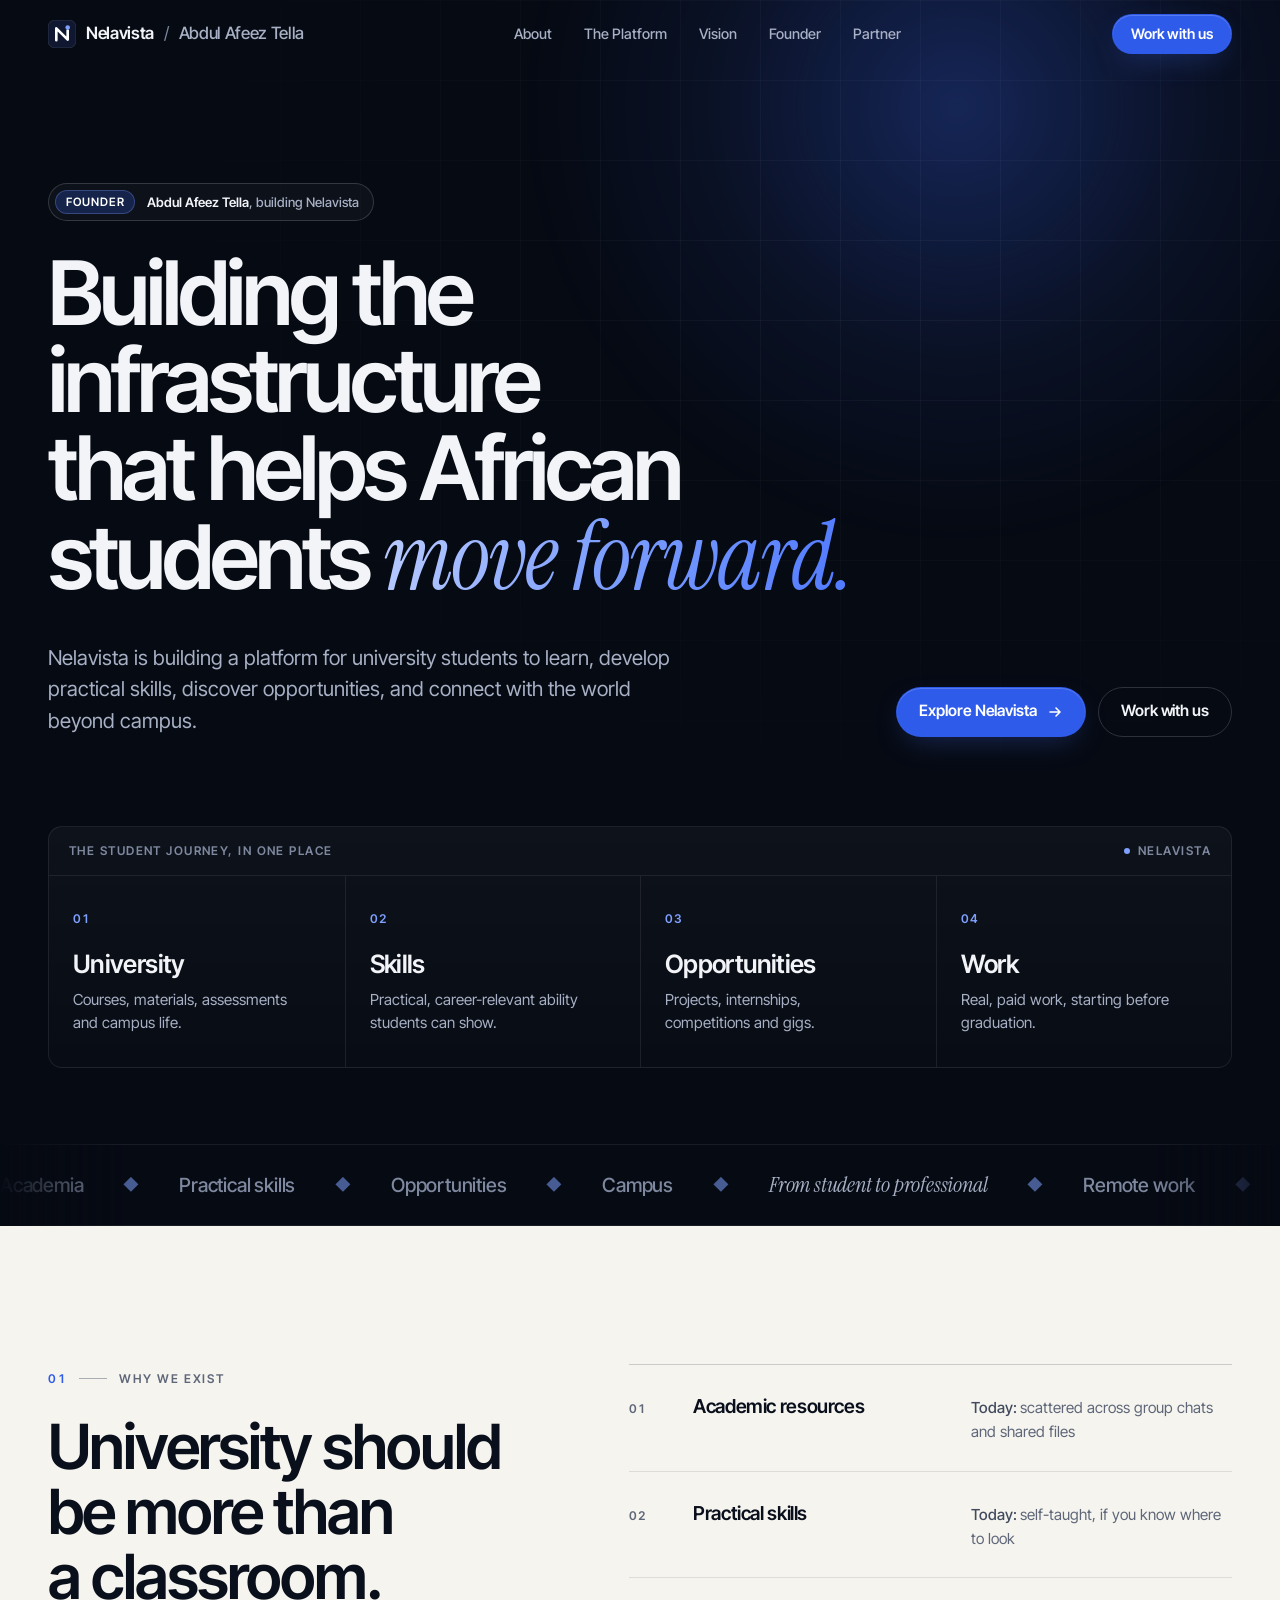
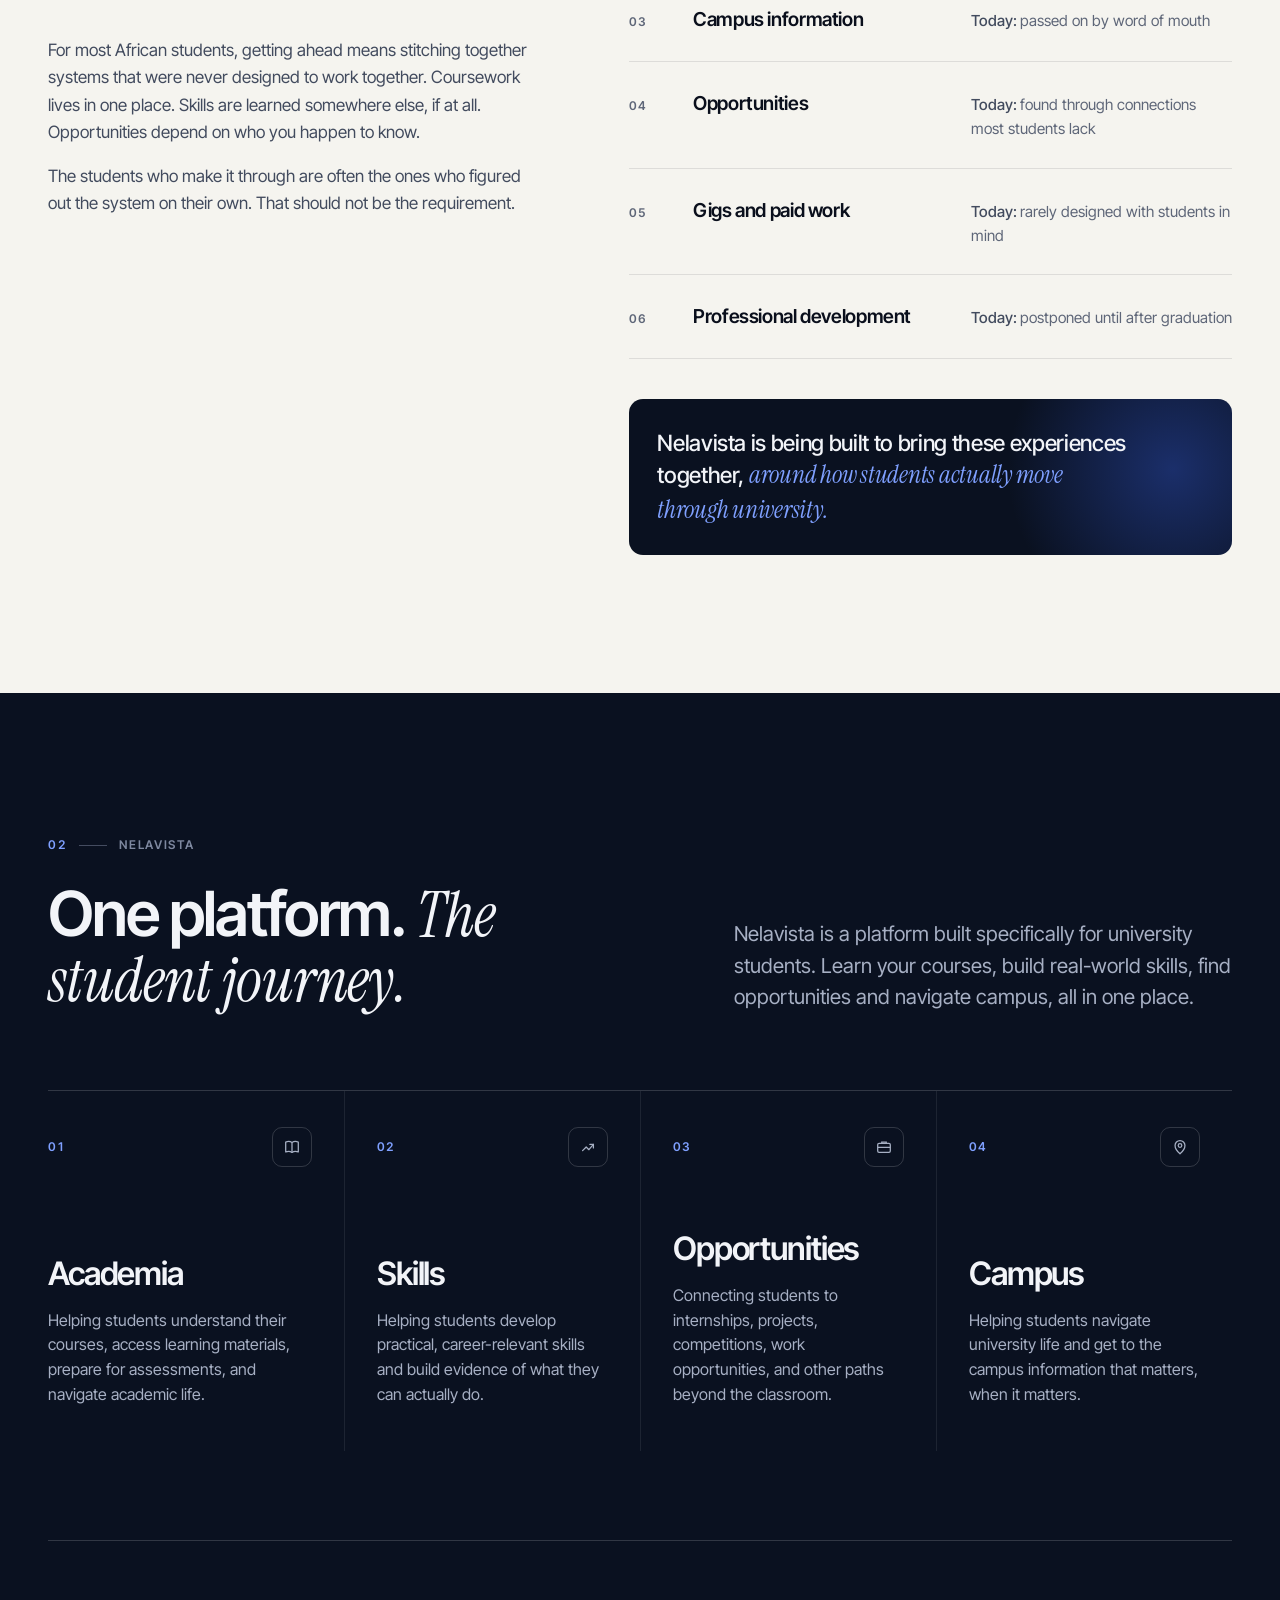
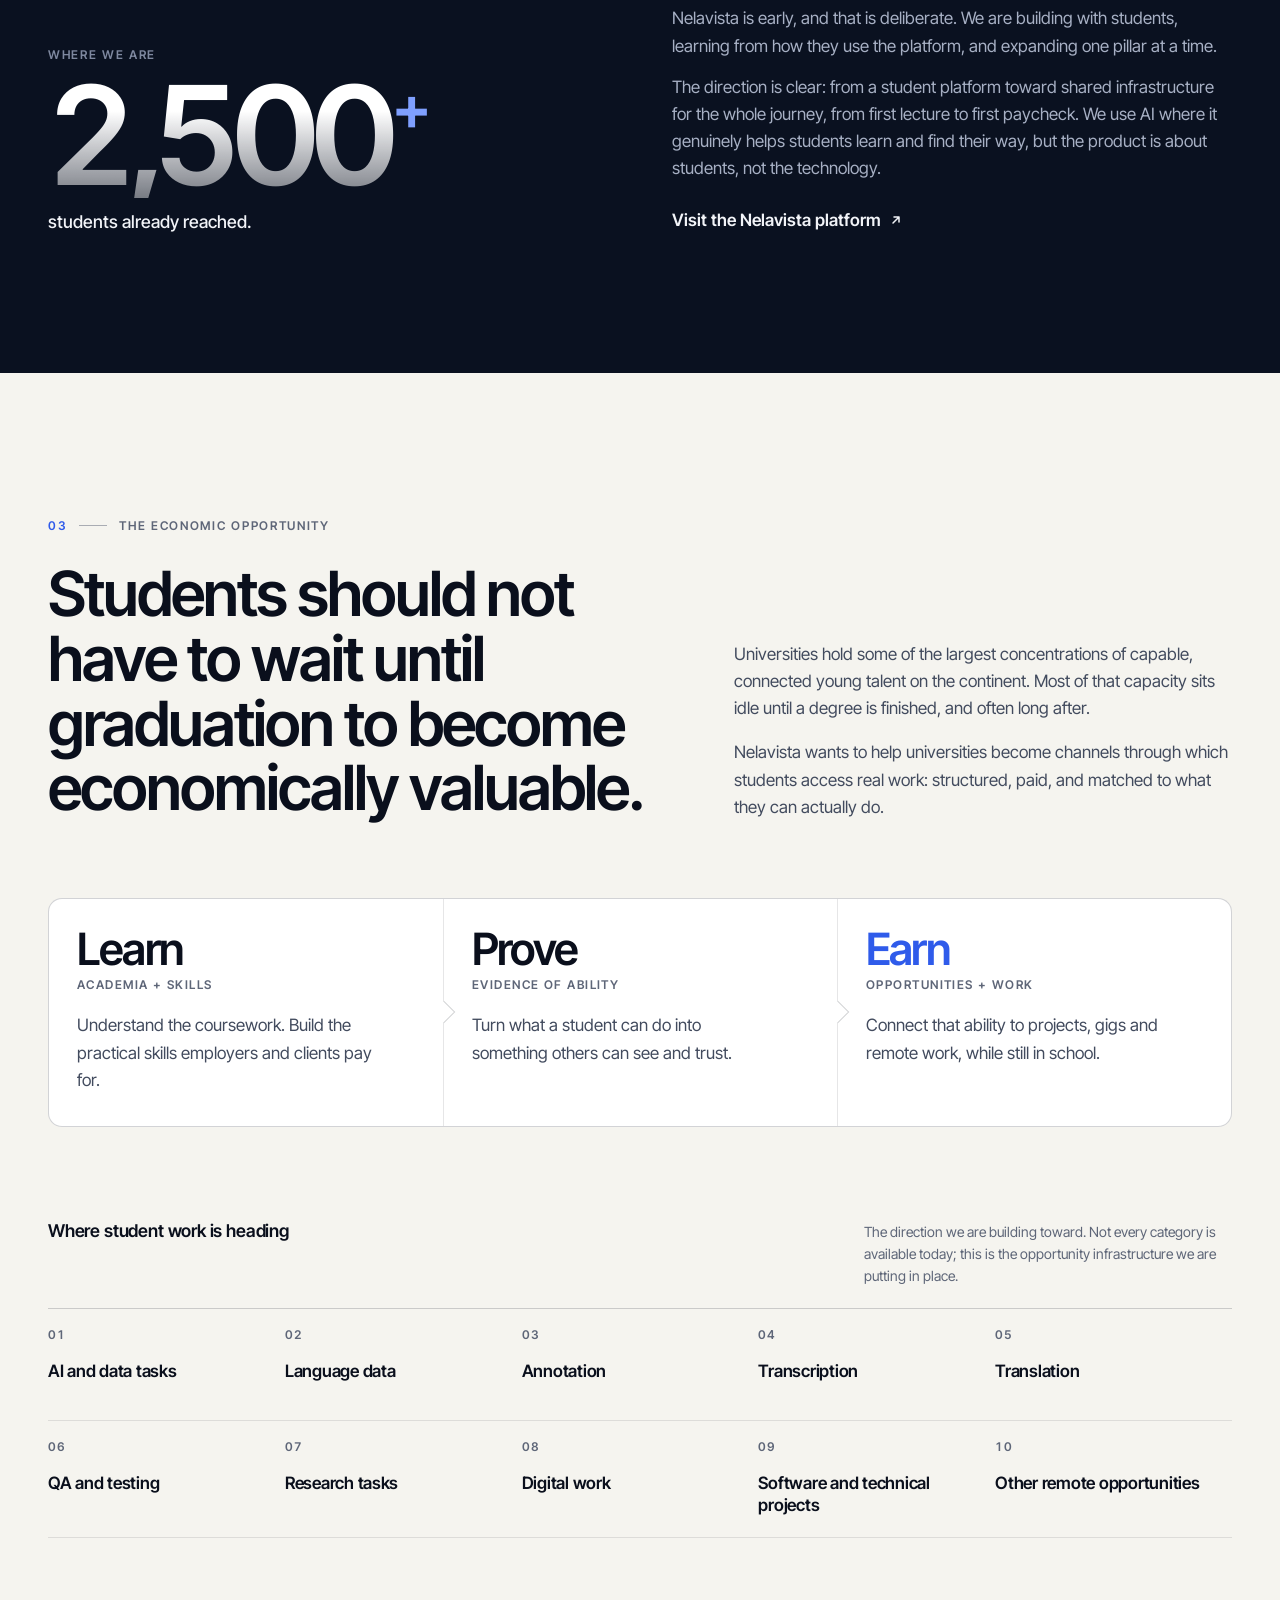
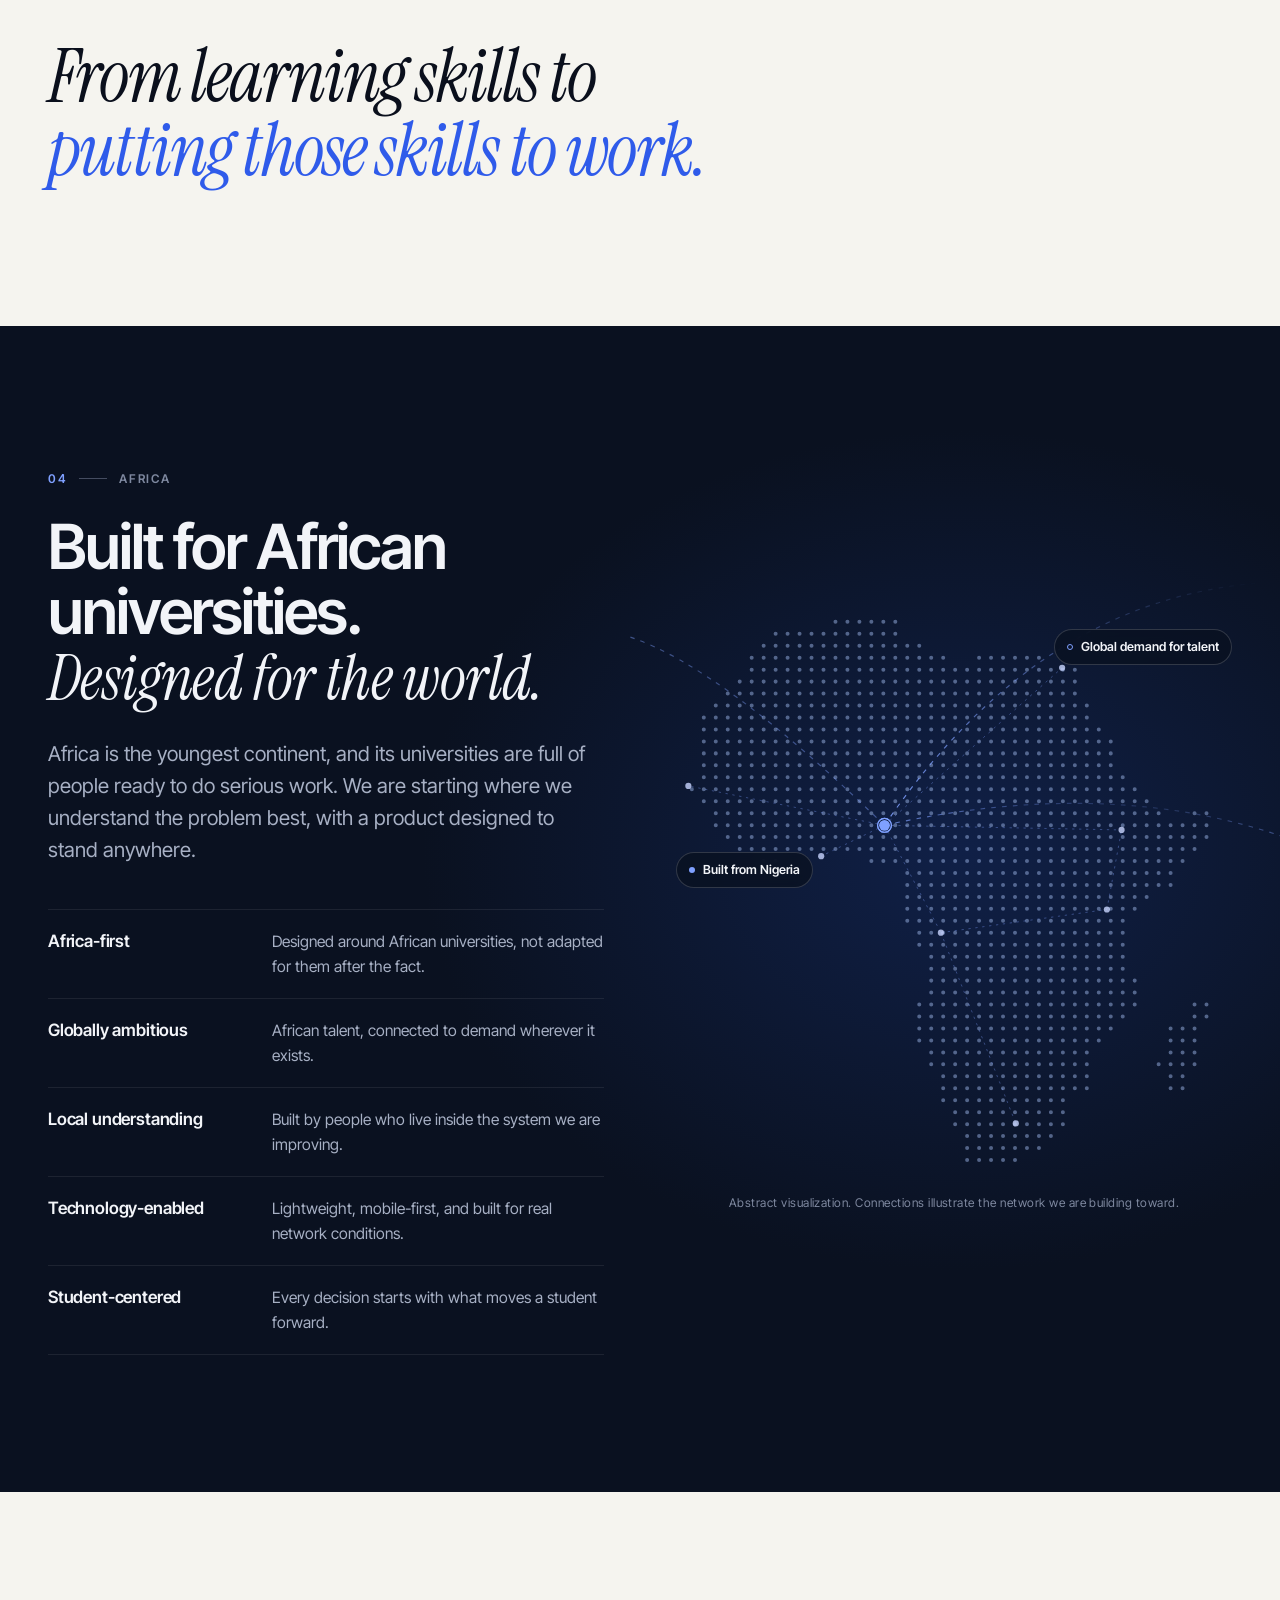
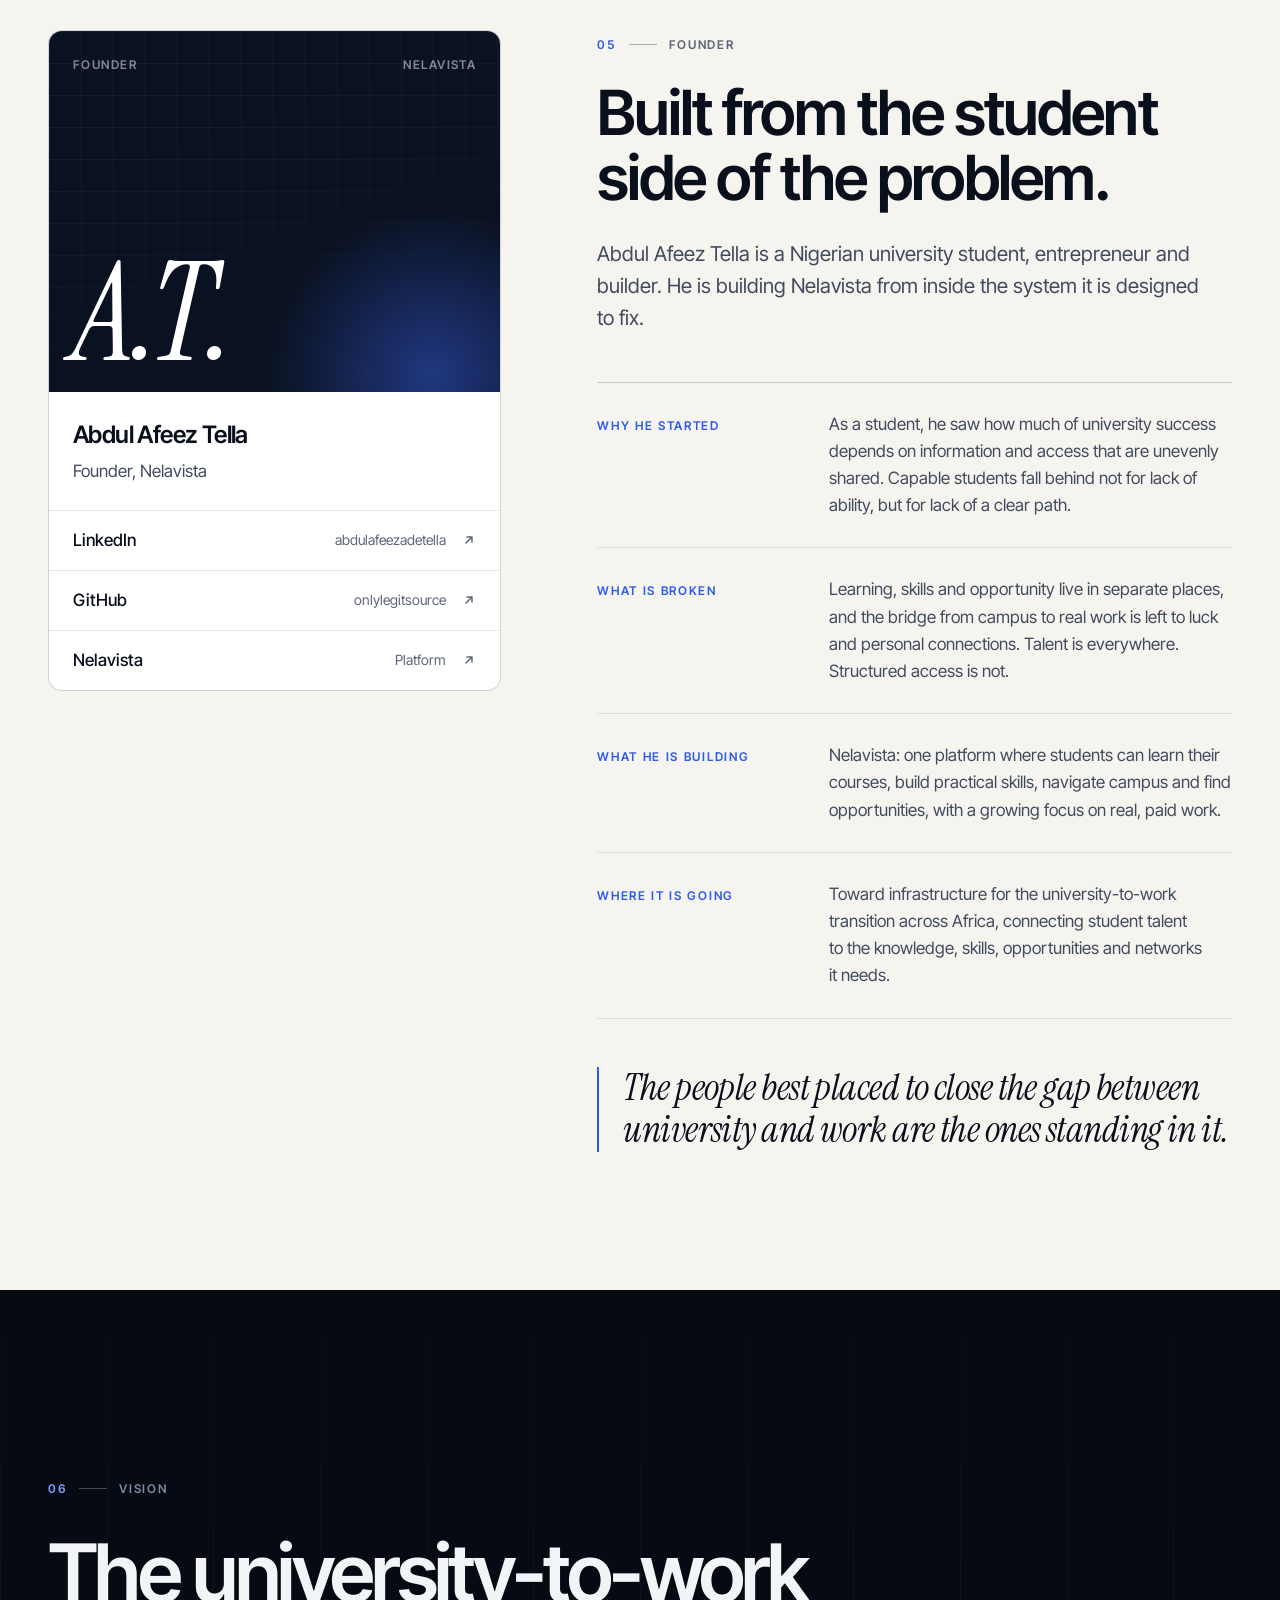
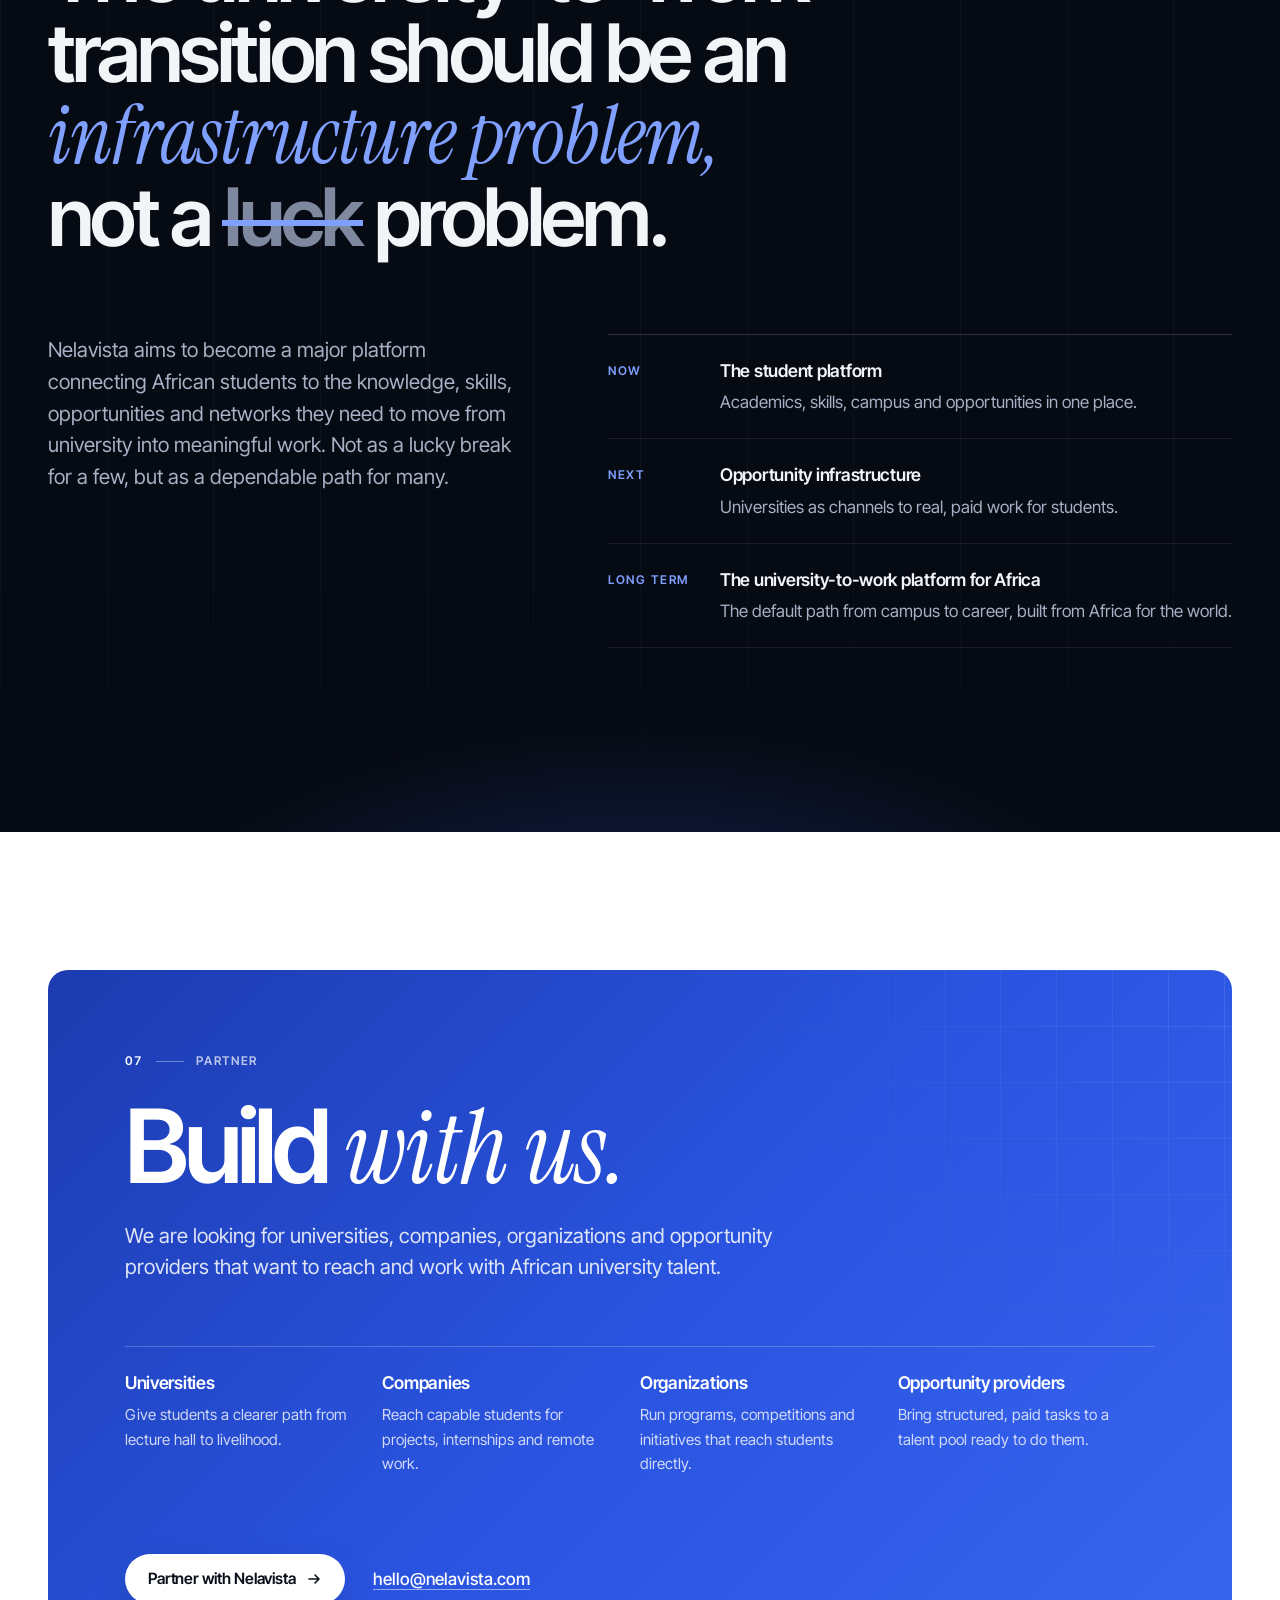
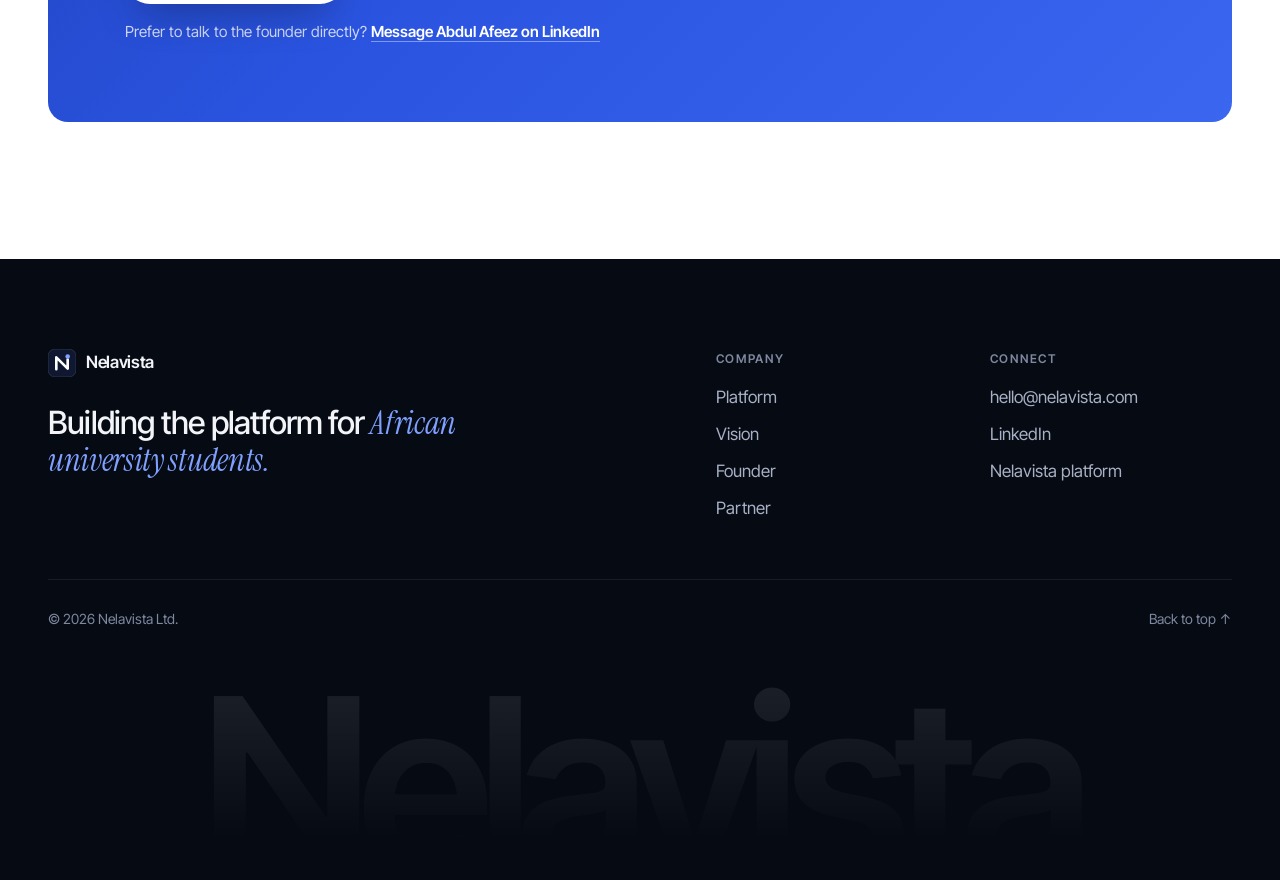
==== commit 8ccf482f: "Update student reach figure to 2,500+ Format the count-up with thousands separators.  Co-Authored-By" ====
--- a/index.html
+++ b/index.html
@@ -294,7 +294,7 @@
         <div class="platform__foot">
           <div class="traction" data-reveal>
             <p class="traction__label">Where we are</p>
-            <p class="traction__num" aria-label="645 plus"><span data-count="645">645</span><sup aria-hidden="true">+</sup></p>
+            <p class="traction__num" aria-label="2,500 plus"><span data-count="2500">2,500</span><sup aria-hidden="true">+</sup></p>
             <p class="traction__caption">students already reached.</p>
           </div>
           <div class="platform__note" data-reveal style="--d:.08s">
